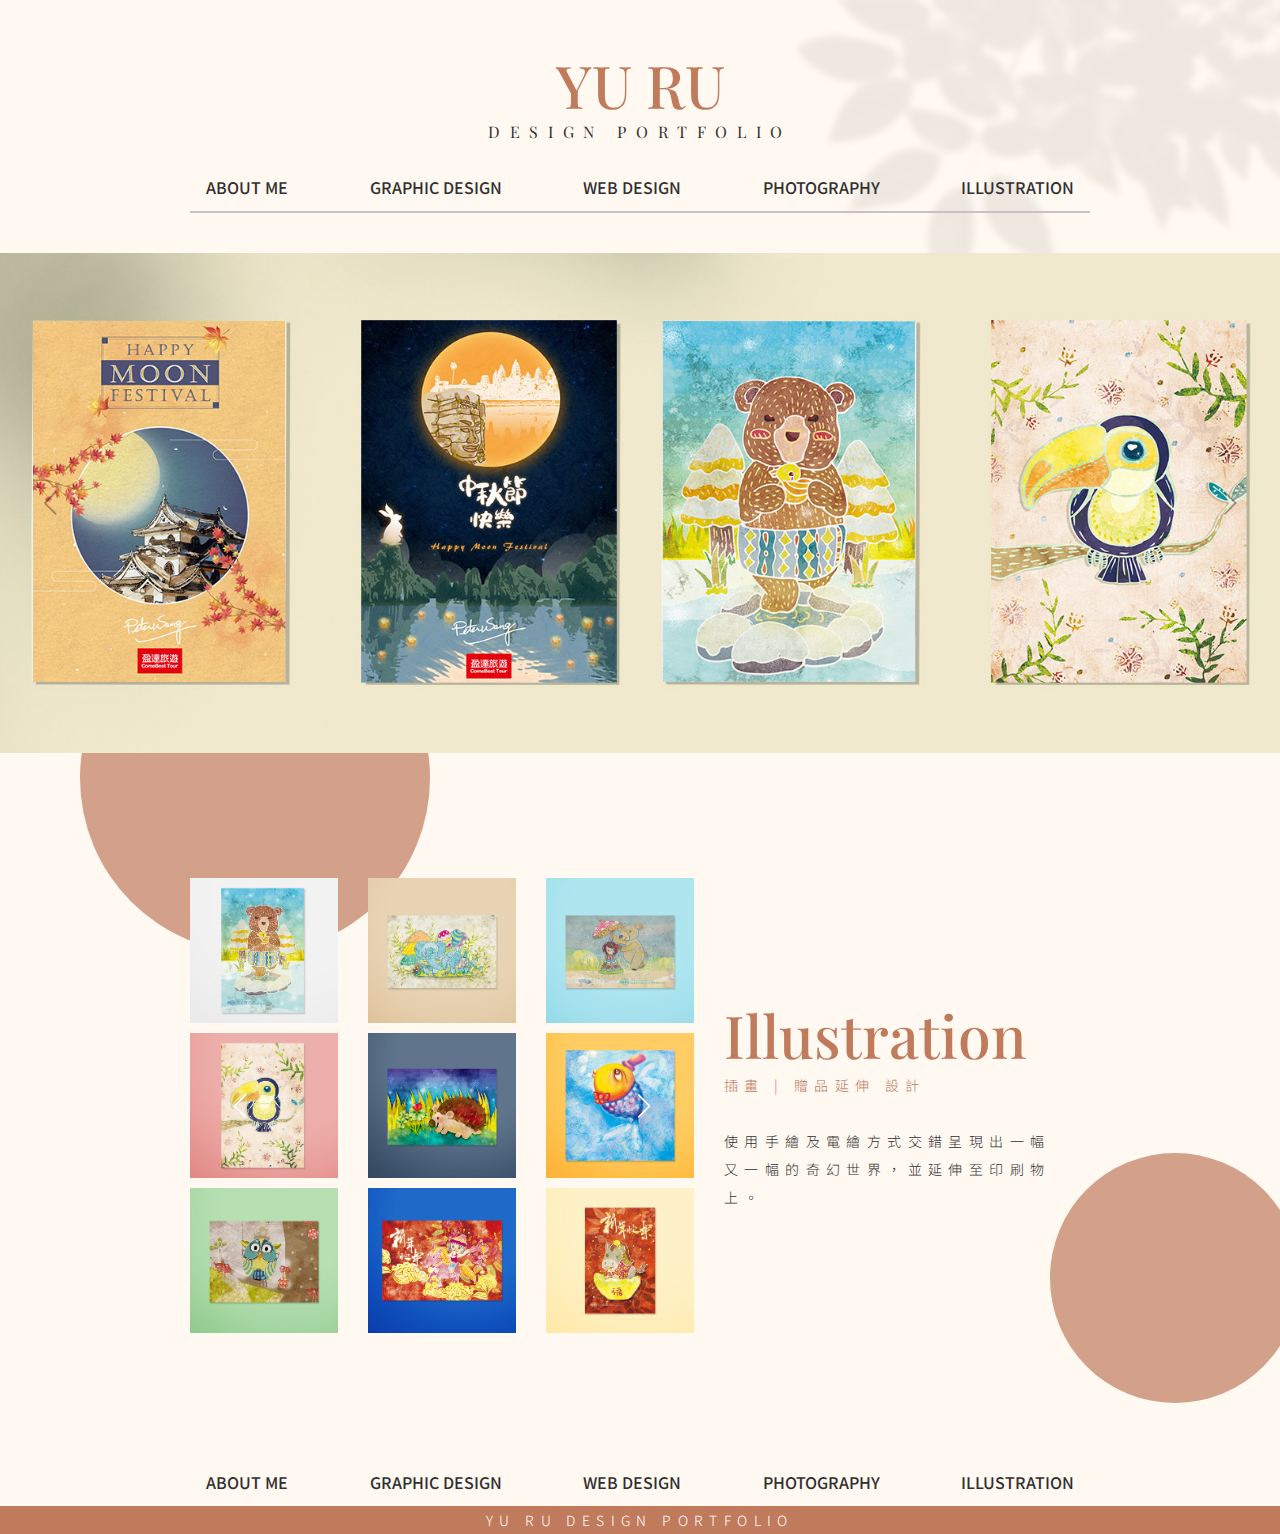
==== illustration.html @ 8cb52ed2 "改leaf" ====
<!DOCTYPE html>
<html lang="en">
<head>
    <meta charset="UTF-8">
    <meta http-equiv="X-UA-Compatible" content="IE=edge">
    <meta name="viewport" content="width=device-width, initial-scale=1.0">
    <title>YU RU PORTFOLIO</title>
    <link rel="stylesheet" href="css/all.css">
    <!-- jqurey -->
    <link rel="stylesheet" href="css/lightbox.css">
    <link rel="stylesheet" href="css/swiper-bundle.css">

</head>
<body>
<!-- header開始 -->
<div class="header">
    <div class="container">
        <div class="logo">
            <a href="index.html"><h1>YU RU</h1></a>
            <h4>DESIGN PORTFOLIO</h4>
        </div>
        
        <ul class="nav d-s-none">
            <li><a href="about.html">ABOUT ME</a></li>
            <li><a href="project.html">GRAPHIC DESIGN</a></li>
            <li><a href="web.html">WEB DESIGN</a></li>
            <li><a href="photo.html">PHOTOGRAPHY</a></li>
            <li><a href="illustration.html">ILLUSTRATION</a></li>
        </ul>

        <ul class="nav nav-s d-l-none">
            <li><a href="about.html">ABOUT ME</a></li>
            <li class="navHover"><a href="#">Portfolio</a>
                <ul class="navMenu d-none">
                    <li ><a href="project.html">GRAPHIC DESIGN</a></li>
                    <li><a href="web.html">WEB DESIGN</a></li>
                    <li><a href="photo.html">PHOTOGRAPHY</a></li>
                    <li><a href="illustration.html">ILLUSTRATION</a></li>
                </ul>
            </li>
        </ul>
    </div>
</div>


       <!-- 首頁大圖 -->

       <div class="projectBn">
        <div class="rectangle swiper-container mySwiper">
            <div class="swiper-wrapper">
              <div class="swiper-slide"><img src="image/IL/ilBanner.jpg" alt="YURU">
            </div>
            <div class="swiper-button-next"></div>
            <div class="swiper-button-prev"></div>
        </div>
        </div>
    </div>

    <!-- 作品區 -->
    <div class="project">
        <div class="box container">
            <div class=" main top">
                <div class="swiper-container square mySwiper2">
                    <div class="swiper-wrapper">
                        <!-- start -->
                        <ul class="swiper-slide">
                          <li><a class="example-image-link pic" href="image/IL/il1.jpg" data-lightbox="example-set"><img class="example-image" src="image/IL/il1.jpg" alt=""/></a></li>
                          <li><a class="example-image-link pic" href="image/IL/il2.jpg" data-lightbox="example-set"><img class="example-image" src="image/IL/il2.jpg" alt=""/></a></li>
                          <li><a class="example-image-link pic" href="image/IL/il3.jpg" data-lightbox="example-set"><img class="example-image" src="image/IL/il3.jpg" alt=""/></a></li>
                        </ul>
                        <ul class="swiper-slide">
                          <li><a class="example-image-link pic" href="image/IL/il4.jpg" data-lightbox="example-set"><img class="example-image" src="image/IL/il4.jpg" alt=""/></a></li>
                          <li><a class="example-image-link pic" href="image/IL/il5.jpg" data-lightbox="example-set"><img class="example-image" src="image/IL/il5.jpg" alt=""/></a></li>
                          <li><a class="example-image-link pic" href="image/IL/il6.jpg" data-lightbox="example-set"><img class="example-image" src="image/IL/il6.jpg" alt=""/></a></li>
                        </ul>
                        <ul class="swiper-slide">
                          <li><a class="example-image-link pic" href="image/IL/il7.jpg" data-lightbox="example-set"><img class="example-image" src="image/IL/il7.jpg" alt=""/></a></li>
                          <li><a class="example-image-link pic" href="image/IL/il8.jpg" data-lightbox="example-set"><img class="example-image" src="image/IL/il8.jpg" alt=""/></a></li>
                          <li><a class="example-image-link pic" href="image/IL/il9.jpg" data-lightbox="example-set"><img class="example-image" src="image/IL/il9.jpg" alt=""/></a></li>
                        </ul>

                        <!-- one -->
                      <ul class="swiper-slide">
                        <li><a class="example-image-link pic" href="image/IL/il10.jpg" data-lightbox="example-set"><img class="example-image" src="image/IL/il10.jpg" alt=""/></a></li>
                        <li><a class="example-image-link pic" href="image/IL/il11.jpg" data-lightbox="example-set"><img class="example-image" src="image/IL/il11.jpg" alt=""/></a></li>
                        <li><a class="example-image-link pic" href="image/IL/il12.jpg" data-lightbox="example-set"><img class="example-image" src="image/IL/il12.jpg" alt=""/></a></li>
                      </ul>
                      <ul class="swiper-slide">
                        <li><a class="example-image-link pic" href="image/IL/il13.jpg" data-lightbox="example-set"><img class="example-image" src="image/IL/il13.jpg" alt=""/></a></li>
                        <li><a class="example-image-link pic" href="image/IL/il14.jpg" data-lightbox="example-set"><img class="example-image" src="image/IL/il14.jpg" alt=""/></a></li>
                        <li><a class="example-image-link pic" href="image/IL/il15.jpg" data-lightbox="example-set"><img class="example-image" src="image/IL/il15.jpg" alt=""/></a></li>
                      </ul>
                      <ul class="swiper-slide">
                        <li><a class="example-image-link pic" href="image/IL/il16.jpg" data-lightbox="example-set"><img class="example-image" src="image/IL/il16.jpg" alt=""/></a></li>
                        <li><a class="example-image-link pic" href="image/IL/il17.jpg" data-lightbox="example-set"><img class="example-image" src="image/IL/il17.jpg" alt=""/></a></li>
                        <li><a class="example-image-link pic" href="image/IL/il18.jpg" data-lightbox="example-set"><img class="example-image" src="image/IL/il18.jpg" alt=""/></a></li>
                      </ul>

                      
                    </div>
                    <div class="swiper-button-next c-w"></div>
                    <div class="swiper-button-prev c-w"></div>
                </div>
    
                <div class="info">
                    <h1 class="d-ss-none fs-sss">Illustration</h1>
                    <p class="d-ss-none">
                        <span>插畫 | 贈品延伸 設計</span><br><br>
                        <p>使用手繪及電繪方式交錯呈現出一幅又一幅的奇幻世界，並延伸至印刷物上。<br>
                        </p>
                    </p>
                </div>
            </div>
        </div>

        
        <div class="brownDots d-s-none">
            <div class="box1"></div>
            <div class="box2"></div>

        </div>
    </div>

        <!-- gif -->
        <div class="leaf ">
            <img src="image/index/kisspng-coffee-bean-coffee-belt-coffea-shadow-5af4450dbd4a10.8118081415259579017753.png" alt="">
        </div>
    <!-- 頁尾 -->
    <div class="footer">
        <div class="container">  
            <ul class="nav d-s-none">
                <li><a href="about.html">ABOUT ME</a></li>
                <li><a href="project.html">GRAPHIC DESIGN</a></li>
                <li><a href="web.html">WEB DESIGN</a></li>
                <li><a href="photo.html">PHOTOGRAPHY</a></li>
                <li><a href="illustration.html">ILLUSTRATION</a></li>
            </ul>
        </div>
        <div class="info">
            <p>YU RU DESIGN PORTFOLIO</p>
        </div>
    </div>



    <!-- jqurey -->
    <script src="js/jquery.min.js"></script>
    <script src="js/lightbox.min.js"></script>
    <script src="js/swiper-bundle.min.js"></script>
    <script src="js/all.js"></script>
</body>
</html>
---- css/all.css ----
@charset "UTF-8";
/* http://meyerweb.com/eric/tools/css/reset/ 
   v2.0 | 20110126
   License: none (public domain)
*/
@import url("https://fonts.googleapis.com/css2?family=Noto+Sans+TC:wght@100;300;500;700&family=Playfair+Display:wght@400;500;700;900&display=swap");
html, body, div, span, applet, object, iframe,
h1, h2, h3, h4, h5, h6, p, blockquote, pre,
a, abbr, acronym, address, big, cite, code,
del, dfn, em, img, ins, kbd, q, s, samp,
small, strike, strong, sub, sup, tt, var,
b, u, i, center,
dl, dt, dd, ol, ul, li,
fieldset, form, label, legend,
table, caption, tbody, tfoot, thead, tr, th, td,
article, aside, canvas, details, embed,
figure, figcaption, footer, header, hgroup,
menu, nav, output, ruby, section, summary,
time, mark, audio, video {
  margin: 0;
  padding: 0;
  border: 0;
  font-size: 100%;
  font: inherit;
  vertical-align: baseline;
}

/* HTML5 display-role reset for older browsers */
article, aside, details, figcaption, figure,
footer, header, hgroup, menu, nav, section {
  display: block;
}

body {
  line-height: 1;
}

ol, ul {
  list-style: none;
}

blockquote, q {
  quotes: none;
}

blockquote:before, blockquote:after,
q:before, q:after {
  content: '';
  content: none;
}

table {
  border-collapse: collapse;
  border-spacing: 0;
}

*, *::before, *::after {
  -webkit-box-sizing: border-box;
          box-sizing: border-box;
}

.swiper-container {
  width: 100%;
  height: 100%;
}

.swiper-container .swiper-slide {
  text-align: center;
  font-size: 18px;
  /* Center slide text vertically */
  display: -webkit-box;
  display: -ms-flexbox;
  display: flex;
  -webkit-box-pack: center;
  -ms-flex-pack: center;
  justify-content: center;
  -webkit-box-align: center;
  -ms-flex-align: center;
  align-items: center;
}

.swiper-container .swiper-slide img {
  display: block;
  width: 100%;
  height: 100%;
  -o-object-fit: cover;
     object-fit: cover;
}

/* 共用 */
.d-none {
  display: none;
}

h1 {
  font-size: 59px;
  line-height: 70.8px;
  font-weight: 500;
  color: #c07a5c;
}

h2 {
  font-size: 60px;
  line-height: 84px;
  letter-spacing: 0.3rem;
  font-weight: 500;
  color: #312f2f;
}

h4 {
  font-size: 16px;
  line-height: 22.4px;
  font-weight: 300;
  letter-spacing: 0.6rem;
  color: #312f2f;
}

p {
  font-size: 14px;
  line-height: 28px;
  font-weight: 300;
  font-family: "Noto Sans TC", sans-serif;
  letter-spacing: 0.4rem;
  color: #c07a5c;
}

.fs-sss {
  font-size: 59px;
}

@media screen and (max-width: 768px) {
  h1 {
    font-size: 53.1px;
    line-height: 59px;
    font-weight: 500;
    color: #c07a5c;
  }
  h2 {
    font-size: 54px;
    line-height: 60px;
    letter-spacing: 0.3rem;
    font-weight: 500;
    color: #312f2f;
  }
  h4 {
    font-size: 12.8px;
    line-height: 16px;
    font-weight: 300;
    letter-spacing: 0.2rem;
    color: #312f2f;
  }
}

* {
  text-decoration: none;
}

body {
  font-family: 'Playfair Display', sans-serif, serif,'Noto Sans TC',   sans-serif;
  background-color: #FFF9F2;
  -webkit-box-sizing: border-box;
          box-sizing: border-box;
  overflow-x: hidden;
}

.container {
  max-width: 900px;
  margin: 0 auto;
  padding: 0 0;
}

@media screen and (max-width: 768px) {
  .container {
    max-width: 600px;
  }
}

@media screen and (max-width: 400px) {
  .container {
    max-width: 350px;
  }
}

.logo {
  text-align: center;
  margin: 50px 0 20px 0;
}

.nav {
  display: -webkit-box;
  display: -ms-flexbox;
  display: flex;
  -webkit-box-pack: justify;
      -ms-flex-pack: justify;
          justify-content: space-between;
  border-bottom: 2px solid #C4C4C4;
}

.nav a {
  display: block;
  font-size: 16px;
  line-height: 16px;
  font-family: "Noto Sans TC", sans-serif;
  color: #312f2f;
  font-weight: 500;
  padding: 16px;
}

.nav a:hover {
  color: #c07a5c;
}

@media screen and (max-width: 768px) {
  .nav-s {
    -webkit-box-pack: center;
        -ms-flex-pack: center;
            justify-content: center;
    position: relative;
  }
  .nav-s > li {
    margin: 0 20px;
  }
  .nav-s .navHover {
    position: relative;
  }
  .nav-s .navHover:hover .navMenu {
    display: block;
  }
  .nav-s .navHover .navMenu {
    width: 200px;
    text-align: center;
    background-color: #c07a5c;
    padding: 5px 0;
    position: absolute;
    left: -50px;
    z-index: 500;
  }
  .nav-s .navHover .navMenu a {
    color: white;
    display: block;
    padding: 10px 0;
    border-bottom: 1px solid white;
  }
  .nav-s .navHover .navMenu a:hover {
    color: #312f2f;
  }
}

.banner {
  margin: 80px 0;
  display: -webkit-box;
  display: -ms-flexbox;
  display: flex;
  -webkit-box-align: center;
      -ms-flex-align: center;
          align-items: center;
  position: relative;
  left: 30px;
}

.banner .dots {
  width: 440px;
  height: 440px;
  border-radius: 50%;
  -webkit-box-shadow: 150px 30px 0 rgba(196, 196, 196, 0.8);
          box-shadow: 150px 30px 0 rgba(196, 196, 196, 0.8);
}

.banner .info {
  text-align: center;
  position: relative;
  right: 55px;
  z-index: 2;
}

.banner .info h2 {
  color: #c07a5c;
}

.banner .info p {
  margin-top: 30px;
  color: #312f2f;
}

@media screen and (max-width: 768px) {
  .banner {
    margin: 80px 0;
    -webkit-box-orient: vertical;
    -webkit-box-direction: normal;
        -ms-flex-direction: column;
            flex-direction: column;
    -webkit-box-align: center;
        -ms-flex-align: center;
            align-items: center;
    -webkit-box-pack: center;
        -ms-flex-pack: center;
            justify-content: center;
  }
  .banner .dots {
    width: 500px;
    height: 500px;
    border-radius: 50%;
    -webkit-box-shadow: 20px 10px 0 rgba(196, 196, 196, 0.3);
            box-shadow: 20px 10px 0 rgba(196, 196, 196, 0.3);
  }
  .banner .info {
    margin: 80px 0 50px 0;
    text-align: center;
    z-index: 2;
    right: 0;
  }
  .banner .info h2 {
    color: #c07a5c;
  }
  .banner .info p {
    margin-top: 30px;
    color: #312f2f;
  }
}

@media screen and (max-width: 400px) {
  .banner {
    left: 0;
    margin: 80px 0;
    -webkit-box-orient: vertical;
    -webkit-box-direction: normal;
        -ms-flex-direction: column;
            flex-direction: column;
    -webkit-box-align: center;
        -ms-flex-align: center;
            align-items: center;
    -webkit-box-pack: center;
        -ms-flex-pack: center;
            justify-content: center;
  }
  .banner .dots {
    width: 350px;
    height: 350px;
    border-radius: 50%;
    -webkit-box-shadow: 20px 10px 0 rgba(196, 196, 196, 0.3);
            box-shadow: 20px 10px 0 rgba(196, 196, 196, 0.3);
  }
  .banner .info {
    margin: 80px 0 50px 0;
    text-align: center;
    z-index: 2;
    right: 0;
  }
  .banner .info h2 {
    color: #c07a5c;
  }
  .banner .info p {
    margin-top: 30px;
    color: #312f2f;
  }
}

.about {
  width: 100%;
  height: 500px;
  background: -webkit-gradient(linear, right top, left top, from(#C07A5C), color-stop(64.85%, #C07A5C), color-stop(64.85%, #B7AA9C), to(#B7AA9C));
  background: linear-gradient(270deg, #C07A5C 0%, #C07A5C 64.85%, #B7AA9C 64.85%, #B7AA9C 100%);
  display: -webkit-box;
  display: -ms-flexbox;
  display: flex;
  -webkit-box-align: center;
      -ms-flex-align: center;
          align-items: center;
}

.about .container {
  display: -webkit-box;
  display: -ms-flexbox;
  display: flex;
  -webkit-box-pack: center;
      -ms-flex-pack: center;
          justify-content: center;
  -webkit-box-align: center;
      -ms-flex-align: center;
          align-items: center;
}

.about .container .pic {
  width: 360px;
  height: 360px;
  overflow: hidden;
}

.about .container .pic img {
  width: 100%;
  overflow: fit;
}

.about .container .info {
  margin-left: 40px;
}

.about .container .info h2, .about .container .info p, .about .container .info li {
  color: white;
}

.about .container .info P, .about .container .info li {
  border-left: 1px solid white;
  padding-left: 20px;
}

.about .container .info ul {
  margin-top: 20px;
}

.about .container .info ul li {
  font-size: 14px;
  line-height: 25.2px;
  font-weight: 300;
  font-family: "Noto Sans TC", sans-serif;
  letter-spacing: 0.4rem;
}

@media screen and (max-width: 400px) {
  .about {
    width: 100%;
    padding: 20px 0;
    height: 900px;
    background: -webkit-gradient(linear, right top, left top, from(#C07A5C), color-stop(50%, #C07A5C), color-stop(50%, #B7AA9C), to(#B7AA9C));
    background: linear-gradient(270deg, #C07A5C 0%, #C07A5C 50%, #B7AA9C 50%, #B7AA9C 100%);
  }
  .about .container {
    -webkit-box-orient: vertical;
    -webkit-box-direction: normal;
        -ms-flex-direction: column;
            flex-direction: column;
  }
  .about .container .pic {
    width: 360px;
    height: 360px;
    overflow: hidden;
  }
  .about .container .pic img {
    width: 100%;
    overflow: fit;
  }
  .about .container .info {
    margin: 40px 0;
  }
  .about .container .info h2 {
    margin-top: 20px;
  }
  .about .container .info h2, .about .container .info p, .about .container .info li {
    color: white;
  }
  .about .container .info P, .about .container .info li {
    border-left: 1px solid white;
    padding-left: 20px;
  }
  .about .container .info ul {
    margin-top: 20px;
  }
  .about .container .info ul li {
    font-size: 14px;
    line-height: 25.2px;
    font-weight: 300;
    font-family: "Noto Sans TC", sans-serif;
    letter-spacing: 0.4rem;
  }
}

.category {
  margin: 78px 0;
}

.category .title {
  display: -webkit-box;
  display: -ms-flexbox;
  display: flex;
  -webkit-box-align: center;
      -ms-flex-align: center;
          align-items: center;
}

.category .title P {
  width: 100%;
  margin-left: 20px;
  padding-bottom: 10px;
  border-bottom: 2px solid #C4C4C4;
  color: #312f2f;
}

.category .main {
  display: -webkit-box;
  display: -ms-flexbox;
  display: flex;
  -ms-flex-wrap: wrap;
      flex-wrap: wrap;
  -webkit-box-pack: center;
      -ms-flex-pack: center;
          justify-content: center;
  margin: 70px 0;
}

.category .main .pic {
  display: -webkit-box;
  display: -ms-flexbox;
  display: flex;
  -webkit-box-pack: center;
      -ms-flex-pack: center;
          justify-content: center;
  -webkit-box-align: end;
      -ms-flex-align: end;
          align-items: flex-end;
  width: calc(50% - 20px);
  height: 450px;
  overflow: hidden;
  margin: 10px;
  background-color: rgba(0, 0, 0, 0);
  background-blend-mode: multiply;
}

.category .main .pic:hover {
  background-color: rgba(43, 43, 43, 0.2);
}

.category .main .pic p {
  font-size: 50px;
  line-height: 50px;
  font-weight: 300;
  color: white;
  text-align: center;
  letter-spacing: .05rem;
  font-family: "Playfair Display", sans-serif;
}

.category .main .pG {
  background: url(../image/index/gd.jpg);
  background-size: cover;
}

.category .main .pW {
  background: url(../image/index/wb.jpg) 70%;
  background-size: cover;
}

.category .main .pP {
  background: url(../image/index/photo.jpg);
  background-size: cover;
}

.category .main .pI {
  background: url(../image/index/II.jpg);
  background-size: cover;
}

.category .cw {
  text-align: center;
}

.category .cw h4 {
  color: #C4C4C4;
}

@media screen and (max-width: 768px) {
  .category .main .pic {
    height: 300px;
  }
}

@media screen and (max-width: 400px) {
  .category {
    margin: 50px 0;
  }
  .category .main {
    margin: 70px 0;
  }
  .category .main .pic {
    display: -webkit-box;
    display: -ms-flexbox;
    display: flex;
    -webkit-box-pack: center;
        -ms-flex-pack: center;
            justify-content: center;
    -webkit-box-align: end;
        -ms-flex-align: end;
            align-items: flex-end;
    width: 380px;
    height: 250px;
  }
  .category .main .pic p {
    font-size: 41.6px;
  }
  .category .main .pic img {
    width: 200%;
  }
  .category .cw {
    text-align: center;
  }
  .category .cw h4 {
    color: #C4C4C4;
  }
}

.secbanner {
  width: 100%;
  height: 640px;
  background-color: #c07a5c;
  display: -webkit-box;
  display: -ms-flexbox;
  display: flex;
  -webkit-box-align: center;
      -ms-flex-align: center;
          align-items: center;
}

.secbanner .info {
  text-align: center;
}

.secbanner .info h2, .secbanner .info h4, .secbanner .info p {
  color: white;
}

@media screen and (max-width: 768px) {
  .secbanner {
    height: 1000px;
  }
  .secbanner .info {
    margin: 0;
  }
  .secbanner .info h4 {
    margin-top: 20px;
  }
  .secbanner .info p {
    margin-top: 20px;
  }
  .secbanner .dots {
    margin-top: 20px;
  }
}

@media screen and (max-width: 400px) {
  .secbanner {
    height: 800px;
  }
  .secbanner .info {
    margin: 0;
  }
  .secbanner .info h4 {
    margin-top: 20px;
  }
  .secbanner .info p {
    margin-top: 20px;
  }
  .secbanner .dots {
    margin-top: 20px;
  }
}

.footer .nav {
  border-bottom: 0px;
}

.footer .info {
  width: 100%;
  background: #c07a5c;
  text-align: center;
}

.footer .info P {
  color: white;
}

.projectBn {
  margin-top: 40px;
}

.projectBn .rectangle {
  height: 500px;
}

.project {
  position: relative;
  overflow: hidden;
}

.project .main {
  display: -webkit-box;
  display: -ms-flexbox;
  display: flex;
  -webkit-box-align: center;
      -ms-flex-align: center;
          align-items: center;
  margin: 120px 0;
}

.project .main .square {
  width: 60%;
}

.project .main .square .swiper-slide {
  display: -webkit-box;
  display: -ms-flexbox;
  display: flex;
  -webkit-box-orient: vertical;
  -webkit-box-direction: normal;
      -ms-flex-direction: column;
          flex-direction: column;
}

.project .main .square .swiper-slide li {
  margin: 5px 0;
}

.project .main .square .c-w {
  color: white;
}

.project .main .info {
  width: 40%;
  margin: 0 30px;
}

.project .main .info p {
  color: #312f2f;
}

.project .main .info p span {
  color: #c07a5c;
}

@media screen and (max-widht: 768px) {
  .project .main .square {
    width: 80%;
    overflow: hidden;
  }
  .project .main .square .swiper-slide {
    display: -webkit-box;
    display: -ms-flexbox;
    display: flex;
    -webkit-box-orient: vertical;
    -webkit-box-direction: normal;
        -ms-flex-direction: column;
            flex-direction: column;
  }
  .project .main .square .swiper-slide ul {
    height: 560px;
  }
  .project .main .square .swiper-slide ul li {
    margin: 5px 0;
  }
  .project .main .square .c-w {
    color: white;
  }
  .project .main .info {
    width: 40%;
    margin: 0 30px;
  }
}

@media screen and (max-width: 400px) {
  .project {
    position: relative;
    overflow: hidden;
  }
  .project .main {
    margin: 50px 0;
    -webkit-box-orient: vertical;
    -webkit-box-direction: reverse;
        -ms-flex-direction: column-reverse;
            flex-direction: column-reverse;
    -webkit-box-align: center;
        -ms-flex-align: center;
            align-items: center;
  }
  .project .main .square {
    width: 100%;
    overflow: hidden;
  }
  .project .main .square .swiper-slide {
    display: -webkit-box;
    display: -ms-flexbox;
    display: flex;
    -webkit-box-orient: vertical;
    -webkit-box-direction: normal;
        -ms-flex-direction: column;
            flex-direction: column;
  }
  .project .main .square .swiper-slide li {
    margin: 5px 0;
  }
  .project .main .square .swiper-slide li img {
    height: 100%;
  }
  .project .main .square .c-w {
    color: white;
  }
  .project .bottom {
    -webkit-box-orient: vertical;
    -webkit-box-direction: normal;
        -ms-flex-direction: column;
            flex-direction: column;
    text-align: center;
    -webkit-box-align: center;
        -ms-flex-align: center;
            align-items: center;
  }
}

.brownDots .box1 {
  position: absolute;
  top: -150px;
  left: 80px;
  width: 350px;
  height: 350px;
  background-color: #c07a5c;
  border-radius: 200px;
  z-index: -5;
  opacity: .7;
}

.brownDots .box2 {
  position: absolute;
  top: 400px;
  right: -20px;
  width: 250px;
  height: 250px;
  background-color: #c07a5c;
  border-radius: 200px;
  z-index: -5;
  opacity: .7;
}

.brownDots .box3 {
  position: absolute;
  top: 650px;
  left: -100px;
  width: 350px;
  height: 350px;
  background-color: #c07a5c;
  border-radius: 50%;
  z-index: -5;
  opacity: .7;
}

.brownDots .box4 {
  position: absolute;
  top: 1400px;
  right: -80px;
  width: 350px;
  height: 350px;
  background-color: #c07a5c;
  border-radius: 50%;
  z-index: -5;
  opacity: .7;
}

@media screen and (max-width: 768px) {
  .brownDots .box1 {
    position: absolute;
    top: -150px;
    left: 80px;
    width: 350px;
    height: 350px;
    border-radius: 50%;
    opacity: .7;
  }
  .brownDots .box2 {
    top: 400px;
    right: -20px;
    width: 200px;
    height: 200px;
    border-radius: 50%;
    opacity: .7;
  }
  .brownDots .box3 {
    top: 900px;
    left: -80px;
    width: 350px;
    height: 350px;
    opacity: .7;
  }
  .brownDots .box4 {
    top: 1400px;
    right: -80px;
    width: 350px;
    height: 350px;
    opacity: .7;
  }
}

.aboutPg .dots {
  width: 440px;
  height: 440px;
  border-radius: 50%;
}

.aboutPg .info {
  text-align: left;
  position: relative;
  right: 40px;
  z-index: 2;
}

.aboutPg .info h2 {
  color: #c07a5c;
}

.aboutPg .info p {
  margin-top: 30px;
  color: #312f2f;
}

.aboutinfo {
  width: 100%;
  margin: 150px 0 0 0;
}

.aboutinfo .pic {
  width: 60%;
  height: 300px;
  overflow: hidden;
}

.aboutinfo .pic img {
  background-size: cover;
  position: relative;
  bottom: 200px;
}

.aboutinfo .container {
  display: -webkit-box;
  display: -ms-flexbox;
  display: flex;
  -webkit-box-align: center;
      -ms-flex-align: center;
          align-items: center;
}

.aboutinfo .container .info {
  margin-right: 40px;
}

.aboutinfo .container .info ul {
  margin-top: 20px;
}

.aboutinfo .container .info ul li {
  font-size: 14px;
  line-height: 35px;
  font-weight: 500;
  font-family: "Noto Sans TC", sans-serif;
  letter-spacing: 0.4rem;
  color: #c07a5c;
  border-left: 0px;
  padding-left: 20px;
}

@media screen and (max-width: 768px) {
  .aboutPg .banner {
    margin: 80px 0;
    -webkit-box-orient: vertical;
    -webkit-box-direction: normal;
        -ms-flex-direction: column;
            flex-direction: column;
    -webkit-box-align: center;
        -ms-flex-align: center;
            align-items: center;
    -webkit-box-pack: center;
        -ms-flex-pack: center;
            justify-content: center;
  }
  .aboutPg .banner .dots {
    width: 500px;
    height: 500px;
    border-radius: 50%;
    -webkit-box-shadow: 20px 10px 0 rgba(196, 196, 196, 0.3);
            box-shadow: 20px 10px 0 rgba(196, 196, 196, 0.3);
  }
  .aboutPg .banner .info {
    margin: 80px 0 50px 0;
    text-align: center;
    z-index: 2;
    right: 0;
  }
  .aboutPg .banner .info h2 {
    color: #c07a5c;
  }
  .aboutPg .banner .info p {
    margin-top: 30px;
    color: #312f2f;
  }
}

@media screen and (max-width: 400px) {
  .aboutPg .banner {
    left: 0;
    margin: 80px 0;
    -webkit-box-orient: vertical;
    -webkit-box-direction: normal;
        -ms-flex-direction: column;
            flex-direction: column;
    -webkit-box-align: center;
        -ms-flex-align: center;
            align-items: center;
    -webkit-box-pack: center;
        -ms-flex-pack: center;
            justify-content: center;
  }
  .aboutPg .banner .dots {
    width: 350px;
    height: 350px;
    border-radius: 50%;
    -webkit-box-shadow: 20px 10px 0 rgba(196, 196, 196, 0.3);
            box-shadow: 20px 10px 0 rgba(196, 196, 196, 0.3);
  }
  .aboutPg .banner .info {
    margin: 80px 0 50px 0;
    text-align: center;
    z-index: 2;
    right: 0;
  }
  .aboutPg .banner .info h2 {
    color: #c07a5c;
  }
  .aboutPg .banner .info p {
    margin-top: 30px;
    color: #312f2f;
  }
}

@media screen and (max-width: 768px) {
  .aboutinfo {
    margin: 0;
  }
  .aboutinfo .container {
    -webkit-box-orient: horizontal;
    -webkit-box-direction: reverse;
        -ms-flex-direction: row-reverse;
            flex-direction: row-reverse;
    -webkit-box-align: center;
        -ms-flex-align: center;
            align-items: center;
  }
  .aboutinfo .container .info {
    margin-right: 0;
  }
  .aboutinfo .container .pic {
    width: 40%;
    height: 300px;
    background: url(../image/index/me3.jpg);
    background-size: cover;
    overflow: hidden;
    background-position: center center;
  }
  .aboutinfo .container .pic img {
    display: none;
    width: 200%;
  }
}

@media screen and (max-width: 400px) {
  .aboutinfo {
    margin: 0;
  }
  .aboutinfo .container {
    -webkit-box-orient: vertical;
    -webkit-box-direction: reverse;
        -ms-flex-direction: column-reverse;
            flex-direction: column-reverse;
    -webkit-box-align: center;
        -ms-flex-align: center;
            align-items: center;
  }
  .aboutinfo .container .info {
    margin-right: 0;
  }
  .aboutinfo .container .pic {
    width: 100%;
    height: 300px;
    background: url(../image/index/me3.jpg);
    background-size: cover;
    overflow: hidden;
    background-position: center center;
  }
  .aboutinfo .container .pic img {
    display: none;
    width: 500%;
  }
}

.bio {
  overflow: hidden;
  margin: 90px 0;
}

.bio p {
  margin-bottom: 50px;
  color: #312f2f;
}

.leaf {
  position: absolute;
  right: -550px;
  top: -400px;
  z-index: -10;
  opacity: .2;
  -webkit-transform-origin: right top;
          transform-origin: right top;
  -webkit-animation-name: leafan;
          animation-name: leafan;
  -webkit-animation-duration: 12s;
          animation-duration: 12s;
  -webkit-animation-iteration-count: infinite;
          animation-iteration-count: infinite;
}

.two {
  right: -650px;
  top: -550px;
  z-index: -10;
  opacity: .3;
  -webkit-animation-duration: 12s;
          animation-duration: 12s;
  -webkit-animation-name: leafan2;
          animation-name: leafan2;
}

.two img {
  -webkit-transform: rotate(-70deg);
          transform: rotate(-70deg);
}

@media screen and (max-width: 768px) {
  .leaf {
    top: -550px;
  }
}

@-webkit-keyframes leafan {
  0% {
    -webkit-transform: rotate(3deg);
    transform: rotate(3deg);
  }
  40% {
    -webkit-transform: rotate(-3deg);
    transform: rotate(-3deg);
  }
  100% {
    -webkit-transform: rotate(3deg);
    transform: rotate(3deg);
  }
}

@keyframes leafan {
  0% {
    -webkit-transform: rotate(3deg);
    transform: rotate(3deg);
  }
  40% {
    -webkit-transform: rotate(-3deg);
    transform: rotate(-3deg);
  }
  100% {
    -webkit-transform: rotate(3deg);
    transform: rotate(3deg);
  }
}

@-webkit-keyframes leafan2 {
  0% {
    -webkit-transform: rotate(8deg);
    transform: rotate(8deg);
  }
  40% {
    -webkit-transform: rotate(-8deg);
    transform: rotate(-8deg);
  }
  100% {
    -webkit-transform: rotate(8deg);
    transform: rotate(8deg);
  }
}

@keyframes leafan2 {
  0% {
    -webkit-transform: rotate(8deg);
    transform: rotate(8deg);
  }
  40% {
    -webkit-transform: rotate(-8deg);
    transform: rotate(-8deg);
  }
  100% {
    -webkit-transform: rotate(8deg);
    transform: rotate(8deg);
  }
}

@media screen and (max-width: 769px) {
  .d-s-none {
    display: none;
  }
}

@media screen and (max-width: 400px) {
  .d-ss-none {
    display: none;
  }
}

@media screen and (min-width: 770px) {
  .d-l-none {
    display: none;
  }
}
/*# sourceMappingURL=all.css.map */
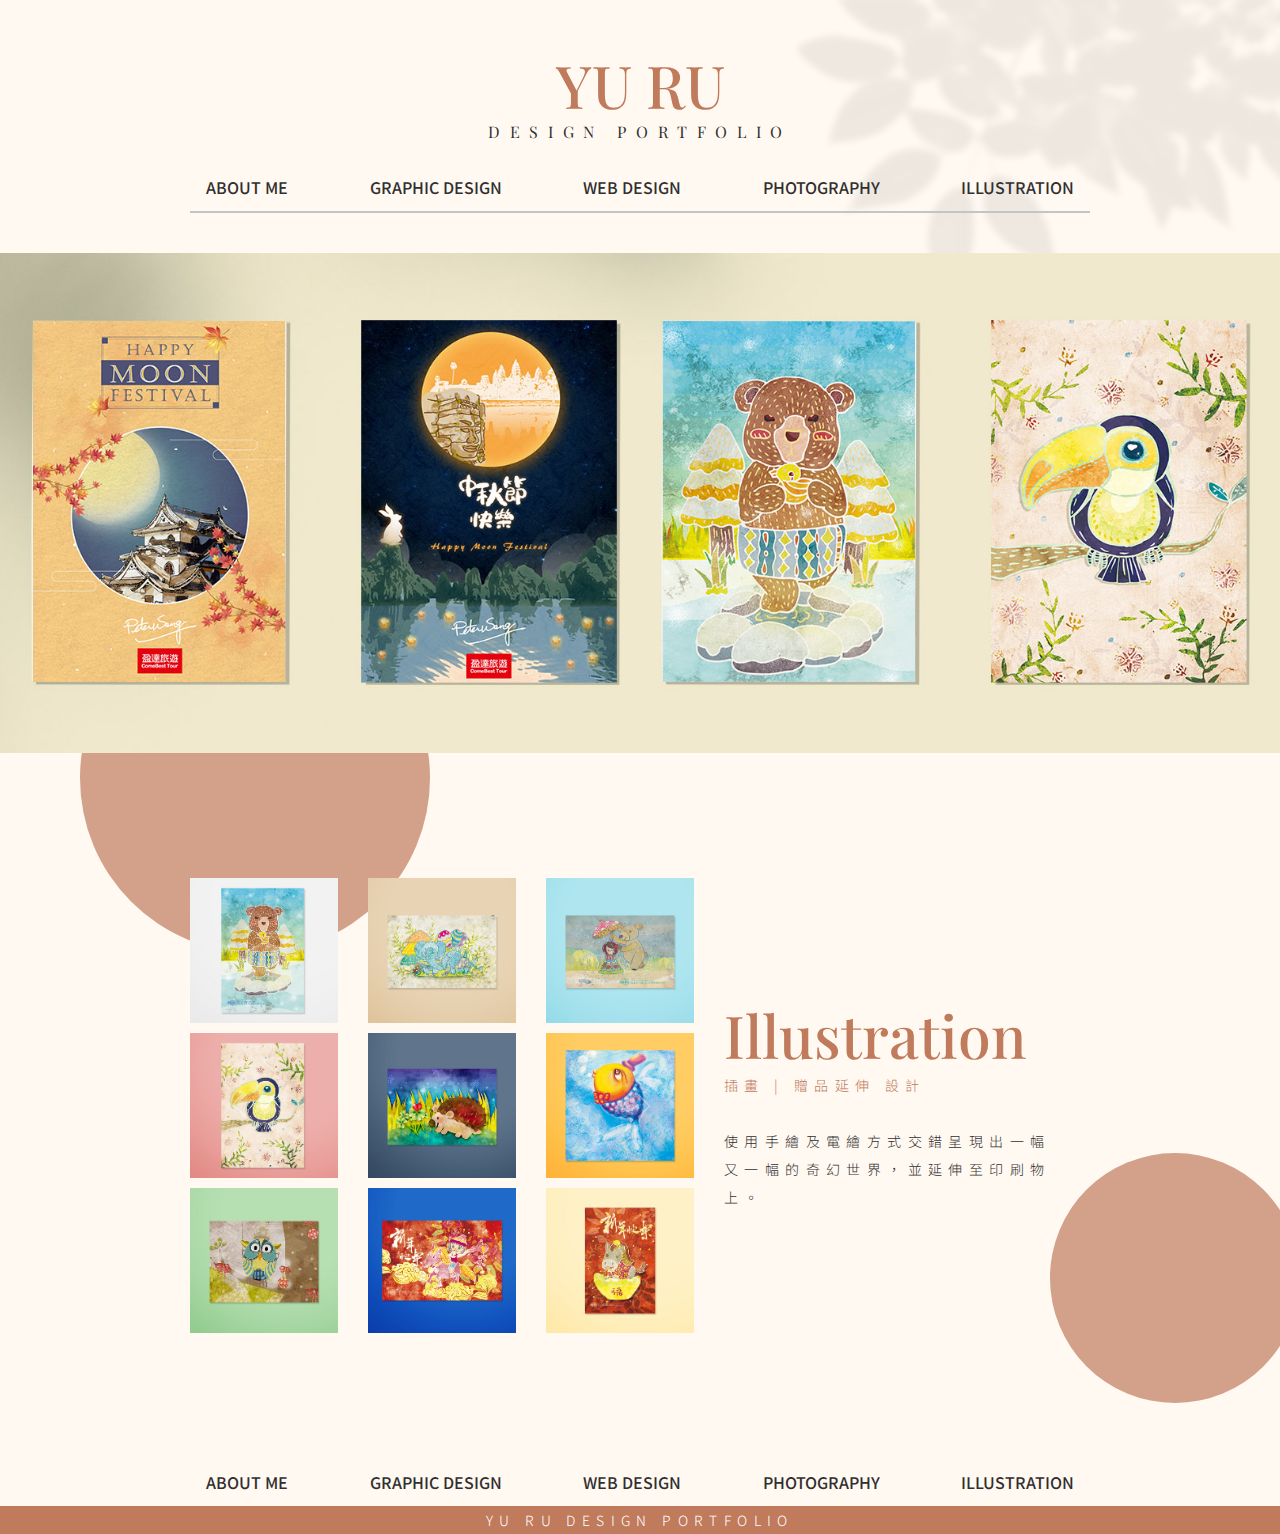
==== commit d92b71a7: "Add files via upload" ====
--- a/illustration.html
+++ b/illustration.html
@@ -50,8 +50,8 @@
             <div class="swiper-wrapper">
               <div class="swiper-slide"><img src="image/IL/ilBanner.jpg" alt="YURU">
             </div>
-            <div class="swiper-button-next"></div>
-            <div class="swiper-button-prev"></div>
+            <!-- <div class="swiper-button-next"></div>
+            <div class="swiper-button-prev"></div> -->
         </div>
         </div>
     </div>
@@ -103,7 +103,7 @@
                 </div>
     
                 <div class="info">
-                    <h1 class="d-ss-none fs-sss">Illustration</h1>
+                    <h1 class=" fs-sss">Illustration</h1>
                     <p class="d-ss-none">
                         <span>插畫 | 贈品延伸 設計</span><br><br>
                         <p>使用手繪及電繪方式交錯呈現出一幅又一幅的奇幻世界，並延伸至印刷物上。<br>
@@ -122,7 +122,7 @@
     </div>
 
         <!-- gif -->
-        <div class="leaf ">
+        <div class="leaf d-s-none">
             <img src="image/index/kisspng-coffee-bean-coffee-belt-coffea-shadow-5af4450dbd4a10.8118081415259579017753.png" alt="">
         </div>
     <!-- 頁尾 -->
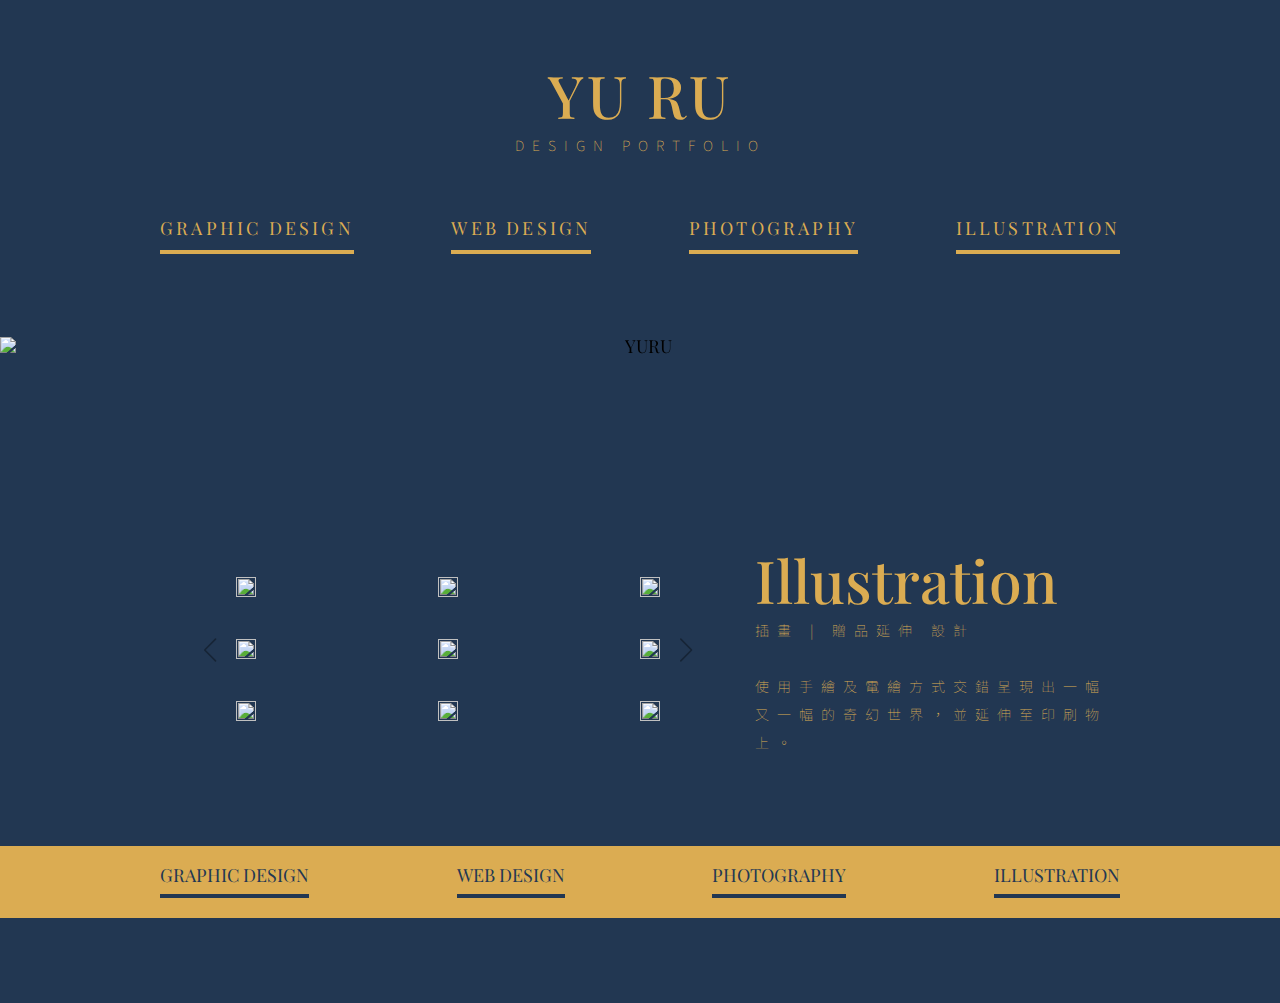
==== commit 5d67e388: "Add files via upload" ====
--- a/illustration.html
+++ b/illustration.html
@@ -9,137 +9,129 @@
     <!-- jqurey -->
     <link rel="stylesheet" href="css/lightbox.css">
     <link rel="stylesheet" href="css/swiper-bundle.css">
+    <link rel="stylesheet" href="https://pro.fontawesome.com/releases/v5.10.0/css/all.css" integrity="sha384-AYmEC3Yw5cVb3ZcuHtOA93w35dYTsvhLPVnYs9eStHfGJvOvKxVfELGroGkvsg+p" crossorigin="anonymous"/>
 
 </head>
 <body>
-<!-- header開始 -->
-<div class="header">
-    <div class="container">
-        <div class="logo">
-            <a href="index.html"><h1>YU RU</h1></a>
-            <h4>DESIGN PORTFOLIO</h4>
-        </div>
-        
-        <ul class="nav d-s-none">
-            <li><a href="about.html">ABOUT ME</a></li>
-            <li><a href="project.html">GRAPHIC DESIGN</a></li>
-            <li><a href="web.html">WEB DESIGN</a></li>
-            <li><a href="photo.html">PHOTOGRAPHY</a></li>
-            <li><a href="illustration.html">ILLUSTRATION</a></li>
-        </ul>
 
-        <ul class="nav nav-s d-l-none">
-            <li><a href="about.html">ABOUT ME</a></li>
-            <li class="navHover"><a href="#">Portfolio</a>
-                <ul class="navMenu d-none">
-                    <li ><a href="project.html">GRAPHIC DESIGN</a></li>
+    <!-- header -->
+
+    <header>
+        <div class="container" >
+            <div class="logo">
+                <h1><a href="index.html">YU RU</a></h1>
+                <p>DESIGN PORTFOLIO</p>
+            </div>
+
+            <nav class="dropdown">
+                <a href="" class="navmenu"><i class="fas fa-bars"></i></a>
+                <ul class="hovermenu">
+                    <li><a href="project.html">GRAPHIC DESIGN</a></li>
                     <li><a href="web.html">WEB DESIGN</a></li>
                     <li><a href="photo.html">PHOTOGRAPHY</a></li>
                     <li><a href="illustration.html">ILLUSTRATION</a></li>
                 </ul>
-            </li>
-        </ul>
-    </div>
-</div>
+            </nav>
+            
+            <ul class="nav">
+                <li><a href="project.html">GRAPHIC DESIGN</a></li>
+                <li><a href="web.html">WEB DESIGN</a></li>
+                <li><a href="photo.html">PHOTOGRAPHY</a></li>
+                <li><a href="illustration.html">ILLUSTRATION</a></li>
+            </ul>
+        <div class="bgpicLeaf">
+            <img src="../image/index/leaf.svg" alt="">
+        </div>
+    </header>
+
+    <!-- first -->
+
+    <section class="first firstBn pds">
+        <div class="projectBn">
+          <div class="rectangle swiper-container mySwiper">
+            <div class="swiper-wrapper">
+              <div class="swiper-slide"><img src="image/IL/ilBanner.jpg" alt="YURU"></div>
+            <!-- <div class="swiper-button-next"></div>
+            <div class="swiper-button-prev"></div> -->
+            </div>
+          </div>
+        </div>
+    </section>
+
+    <!-- sec -->
+    <section class="secTwo projectmain">
+        <div class="container containerM">
+            <div class="projectPic">
+              <div class="swiper-container square mySwiper2">
+                <div class="swiper-wrapper">
+                    <!-- start -->
+                    <ul class="swiper-slide">
+                      <li><a class="example-image-link pic" href="image/IL/il1.jpg" data-lightbox="example-set"><img class="example-image" src="image/IL/il1.jpg" alt=""/></a></li>
+                      <li><a class="example-image-link pic" href="image/IL/il2.jpg" data-lightbox="example-set"><img class="example-image" src="image/IL/il2.jpg" alt=""/></a></li>
+                      <li><a class="example-image-link pic" href="image/IL/il3.jpg" data-lightbox="example-set"><img class="example-image" src="image/IL/il3.jpg" alt=""/></a></li>
+                    </ul>
+                    <ul class="swiper-slide">
+                      <li><a class="example-image-link pic" href="image/IL/il4.jpg" data-lightbox="example-set"><img class="example-image" src="image/IL/il4.jpg" alt=""/></a></li>
+                      <li><a class="example-image-link pic" href="image/IL/il5.jpg" data-lightbox="example-set"><img class="example-image" src="image/IL/il5.jpg" alt=""/></a></li>
+                      <li><a class="example-image-link pic" href="image/IL/il6.jpg" data-lightbox="example-set"><img class="example-image" src="image/IL/il6.jpg" alt=""/></a></li>
+                    </ul>
+                    <ul class="swiper-slide">
+                      <li><a class="example-image-link pic" href="image/IL/il7.jpg" data-lightbox="example-set"><img class="example-image" src="image/IL/il7.jpg" alt=""/></a></li>
+                      <li><a class="example-image-link pic" href="image/IL/il8.jpg" data-lightbox="example-set"><img class="example-image" src="image/IL/il8.jpg" alt=""/></a></li>
+                      <li><a class="example-image-link pic" href="image/IL/il9.jpg" data-lightbox="example-set"><img class="example-image" src="image/IL/il9.jpg" alt=""/></a></li>
+                    </ul>
+
+                    <!-- one -->
+                  <ul class="swiper-slide">
+                    <li><a class="example-image-link pic" href="image/IL/il10.jpg" data-lightbox="example-set"><img class="example-image" src="image/IL/il10.jpg" alt=""/></a></li>
+                    <li><a class="example-image-link pic" href="image/IL/il11.jpg" data-lightbox="example-set"><img class="example-image" src="image/IL/il11.jpg" alt=""/></a></li>
+                    <li><a class="example-image-link pic" href="image/IL/il12.jpg" data-lightbox="example-set"><img class="example-image" src="image/IL/il12.jpg" alt=""/></a></li>
+                  </ul>
+                  <ul class="swiper-slide">
+                    <li><a class="example-image-link pic" href="image/IL/il13.jpg" data-lightbox="example-set"><img class="example-image" src="image/IL/il13.jpg" alt=""/></a></li>
+                    <li><a class="example-image-link pic" href="image/IL/il14.jpg" data-lightbox="example-set"><img class="example-image" src="image/IL/il14.jpg" alt=""/></a></li>
+                    <li><a class="example-image-link pic" href="image/IL/il15.jpg" data-lightbox="example-set"><img class="example-image" src="image/IL/il15.jpg" alt=""/></a></li>
+                  </ul>
+                  <ul class="swiper-slide">
+                    <li><a class="example-image-link pic" href="image/IL/il16.jpg" data-lightbox="example-set"><img class="example-image" src="image/IL/il16.jpg" alt=""/></a></li>
+                    <li><a class="example-image-link pic" href="image/IL/il17.jpg" data-lightbox="example-set"><img class="example-image" src="image/IL/il17.jpg" alt=""/></a></li>
+                    <li><a class="example-image-link pic" href="image/IL/il18.jpg" data-lightbox="example-set"><img class="example-image" src="image/IL/il18.jpg" alt=""/></a></li>
+                  </ul>
+
+                  
+                </div>
+                <div class="swiper-button-next c-w"></div>
+                <div class="swiper-button-prev c-w"></div>
+            </div>
+            </div>
+            <div class="projecText" data-bottom-top="transform: translatex(50px);opacity: .2" data-center="transform: translatex(0px);opacity: 1">
+              <div class="info">
+                <h1 class=" fs-sss">Illustration</h1>
+                <p class="">
+                    <span>插畫 | 贈品延伸 設計</span><br><br>
+                    <p>使用手繪及電繪方式交錯呈現出一幅又一幅的奇幻世界，並延伸至印刷物上。<br>
+                    </p>
+                </p>
+            </div>
+            </div>
+        </div>      
+        <div class="bgpicLeafP">
+          <img src="../image/index/leaf3.svg" alt="">
+      </div>
+    </section>
 
 
-       <!-- 首頁大圖 -->
-
-       <div class="projectBn">
-        <div class="rectangle swiper-container mySwiper">
-            <div class="swiper-wrapper">
-              <div class="swiper-slide"><img src="image/IL/ilBanner.jpg" alt="YURU">
-            </div>
-            <!-- <div class="swiper-button-next"></div>
-            <div class="swiper-button-prev"></div> -->
-        </div>
-        </div>
-    </div>
-
-    <!-- 作品區 -->
-    <div class="project">
-        <div class="box container">
-            <div class=" main top">
-                <div class="swiper-container square mySwiper2">
-                    <div class="swiper-wrapper">
-                        <!-- start -->
-                        <ul class="swiper-slide">
-                          <li><a class="example-image-link pic" href="image/IL/il1.jpg" data-lightbox="example-set"><img class="example-image" src="image/IL/il1.jpg" alt=""/></a></li>
-                          <li><a class="example-image-link pic" href="image/IL/il2.jpg" data-lightbox="example-set"><img class="example-image" src="image/IL/il2.jpg" alt=""/></a></li>
-                          <li><a class="example-image-link pic" href="image/IL/il3.jpg" data-lightbox="example-set"><img class="example-image" src="image/IL/il3.jpg" alt=""/></a></li>
-                        </ul>
-                        <ul class="swiper-slide">
-                          <li><a class="example-image-link pic" href="image/IL/il4.jpg" data-lightbox="example-set"><img class="example-image" src="image/IL/il4.jpg" alt=""/></a></li>
-                          <li><a class="example-image-link pic" href="image/IL/il5.jpg" data-lightbox="example-set"><img class="example-image" src="image/IL/il5.jpg" alt=""/></a></li>
-                          <li><a class="example-image-link pic" href="image/IL/il6.jpg" data-lightbox="example-set"><img class="example-image" src="image/IL/il6.jpg" alt=""/></a></li>
-                        </ul>
-                        <ul class="swiper-slide">
-                          <li><a class="example-image-link pic" href="image/IL/il7.jpg" data-lightbox="example-set"><img class="example-image" src="image/IL/il7.jpg" alt=""/></a></li>
-                          <li><a class="example-image-link pic" href="image/IL/il8.jpg" data-lightbox="example-set"><img class="example-image" src="image/IL/il8.jpg" alt=""/></a></li>
-                          <li><a class="example-image-link pic" href="image/IL/il9.jpg" data-lightbox="example-set"><img class="example-image" src="image/IL/il9.jpg" alt=""/></a></li>
-                        </ul>
-
-                        <!-- one -->
-                      <ul class="swiper-slide">
-                        <li><a class="example-image-link pic" href="image/IL/il10.jpg" data-lightbox="example-set"><img class="example-image" src="image/IL/il10.jpg" alt=""/></a></li>
-                        <li><a class="example-image-link pic" href="image/IL/il11.jpg" data-lightbox="example-set"><img class="example-image" src="image/IL/il11.jpg" alt=""/></a></li>
-                        <li><a class="example-image-link pic" href="image/IL/il12.jpg" data-lightbox="example-set"><img class="example-image" src="image/IL/il12.jpg" alt=""/></a></li>
-                      </ul>
-                      <ul class="swiper-slide">
-                        <li><a class="example-image-link pic" href="image/IL/il13.jpg" data-lightbox="example-set"><img class="example-image" src="image/IL/il13.jpg" alt=""/></a></li>
-                        <li><a class="example-image-link pic" href="image/IL/il14.jpg" data-lightbox="example-set"><img class="example-image" src="image/IL/il14.jpg" alt=""/></a></li>
-                        <li><a class="example-image-link pic" href="image/IL/il15.jpg" data-lightbox="example-set"><img class="example-image" src="image/IL/il15.jpg" alt=""/></a></li>
-                      </ul>
-                      <ul class="swiper-slide">
-                        <li><a class="example-image-link pic" href="image/IL/il16.jpg" data-lightbox="example-set"><img class="example-image" src="image/IL/il16.jpg" alt=""/></a></li>
-                        <li><a class="example-image-link pic" href="image/IL/il17.jpg" data-lightbox="example-set"><img class="example-image" src="image/IL/il17.jpg" alt=""/></a></li>
-                        <li><a class="example-image-link pic" href="image/IL/il18.jpg" data-lightbox="example-set"><img class="example-image" src="image/IL/il18.jpg" alt=""/></a></li>
-                      </ul>
-
-                      
-                    </div>
-                    <div class="swiper-button-next c-w"></div>
-                    <div class="swiper-button-prev c-w"></div>
-                </div>
-    
-                <div class="info">
-                    <h1 class=" fs-sss">Illustration</h1>
-                    <p class="d-ss-none">
-                        <span>插畫 | 贈品延伸 設計</span><br><br>
-                        <p>使用手繪及電繪方式交錯呈現出一幅又一幅的奇幻世界，並延伸至印刷物上。<br>
-                        </p>
-                    </p>
-                </div>
-            </div>
-        </div>
-
-        
-        <div class="brownDots d-s-none">
-            <div class="box1"></div>
-            <div class="box2"></div>
-
-        </div>
-    </div>
-
-        <!-- gif -->
-        <div class="leaf d-s-none">
-            <img src="image/index/kisspng-coffee-bean-coffee-belt-coffea-shadow-5af4450dbd4a10.8118081415259579017753.png" alt="">
-        </div>
-    <!-- 頁尾 -->
-    <div class="footer">
-        <div class="container">  
-            <ul class="nav d-s-none">
-                <li><a href="about.html">ABOUT ME</a></li>
+    <!-- footer -->
+    <footer>
+        <div class="container">
+            <ul class="nav">
                 <li><a href="project.html">GRAPHIC DESIGN</a></li>
                 <li><a href="web.html">WEB DESIGN</a></li>
                 <li><a href="photo.html">PHOTOGRAPHY</a></li>
                 <li><a href="illustration.html">ILLUSTRATION</a></li>
             </ul>
         </div>
-        <div class="info">
-            <p>YU RU DESIGN PORTFOLIO</p>
-        </div>
-    </div>
+    </footer>
 
 
 
@@ -147,6 +139,7 @@
     <script src="js/jquery.min.js"></script>
     <script src="js/lightbox.min.js"></script>
     <script src="js/swiper-bundle.min.js"></script>
+    <script src="https://cdnjs.cloudflare.com/ajax/libs/skrollr/0.6.30/skrollr.min.js"></script>
     <script src="js/all.js"></script>
 </body>
 </html>--- a/css/all.css
+++ b/css/all.css
@@ -59,6 +59,11 @@
           box-sizing: border-box;
 }
 
+img {
+  max-width: 100%;
+  height: auto;
+}
+
 .swiper-container {
   width: 100%;
   height: 100%;
@@ -92,1015 +97,100 @@
   display: none;
 }
 
-h1 {
-  font-size: 59px;
-  line-height: 70.8px;
-  font-weight: 500;
-  color: #c07a5c;
-}
-
-h2 {
-  font-size: 60px;
-  line-height: 84px;
-  letter-spacing: 0.3rem;
-  font-weight: 500;
-  color: #312f2f;
-}
-
-h4 {
-  font-size: 16px;
-  line-height: 22.4px;
-  font-weight: 300;
-  letter-spacing: 0.6rem;
-  color: #312f2f;
-}
-
-p {
-  font-size: 14px;
-  line-height: 28px;
-  font-weight: 300;
-  font-family: "Noto Sans TC", sans-serif;
-  letter-spacing: 0.4rem;
-  color: #c07a5c;
-}
-
-.fs-sss {
-  font-size: 59px;
-}
-
-@media screen and (max-width: 768px) {
-  h1 {
-    font-size: 53.1px;
-    line-height: 59px;
-    font-weight: 500;
-    color: #c07a5c;
-  }
-  h2 {
-    font-size: 54px;
-    line-height: 60px;
-    letter-spacing: 0.3rem;
-    font-weight: 500;
-    color: #312f2f;
-  }
-  h4 {
-    font-size: 12.8px;
-    line-height: 16px;
-    font-weight: 300;
-    letter-spacing: 0.2rem;
-    color: #312f2f;
-  }
-}
-
-* {
-  text-decoration: none;
-}
-
-body {
-  font-family: 'Playfair Display', sans-serif, serif,'Noto Sans TC',   sans-serif;
-  background-color: #FFF9F2;
-  -webkit-box-sizing: border-box;
-          box-sizing: border-box;
-  overflow-x: hidden;
-}
-
-.container {
-  max-width: 900px;
-  margin: 0 auto;
-  padding: 0 0;
-}
-
-@media screen and (max-width: 768px) {
-  .container {
-    max-width: 600px;
-  }
-}
-
-@media screen and (max-width: 400px) {
-  .container {
-    max-width: 350px;
-  }
-}
-
-.logo {
-  text-align: center;
-  margin: 50px 0 20px 0;
-}
-
-.nav {
-  display: -webkit-box;
-  display: -ms-flexbox;
-  display: flex;
-  -webkit-box-pack: justify;
-      -ms-flex-pack: justify;
-          justify-content: space-between;
-  border-bottom: 2px solid #C4C4C4;
-}
-
-.nav a {
-  display: block;
-  font-size: 16px;
-  line-height: 16px;
-  font-family: "Noto Sans TC", sans-serif;
-  color: #312f2f;
-  font-weight: 500;
-  padding: 16px;
-}
-
-.nav a:hover {
-  color: #c07a5c;
-}
-
-@media screen and (max-width: 768px) {
-  .nav-s {
-    -webkit-box-pack: center;
-        -ms-flex-pack: center;
-            justify-content: center;
-    position: relative;
-  }
-  .nav-s > li {
-    margin: 0 20px;
-  }
-  .nav-s .navHover {
-    position: relative;
-  }
-  .nav-s .navHover:hover .navMenu {
-    display: block;
-  }
-  .nav-s .navHover .navMenu {
-    width: 200px;
-    text-align: center;
-    background-color: #c07a5c;
-    padding: 5px 0;
-    position: absolute;
-    left: -50px;
-    z-index: 500;
-  }
-  .nav-s .navHover .navMenu a {
-    color: white;
-    display: block;
-    padding: 10px 0;
-    border-bottom: 1px solid white;
-  }
-  .nav-s .navHover .navMenu a:hover {
-    color: #312f2f;
-  }
-}
-
-.banner {
-  margin: 80px 0;
-  display: -webkit-box;
-  display: -ms-flexbox;
-  display: flex;
-  -webkit-box-align: center;
-      -ms-flex-align: center;
-          align-items: center;
-  position: relative;
-  left: 30px;
-}
-
-.banner .dots {
-  width: 440px;
-  height: 440px;
-  border-radius: 50%;
-  -webkit-box-shadow: 150px 30px 0 rgba(196, 196, 196, 0.8);
-          box-shadow: 150px 30px 0 rgba(196, 196, 196, 0.8);
-}
-
-.banner .info {
-  text-align: center;
-  position: relative;
-  right: 55px;
-  z-index: 2;
-}
-
-.banner .info h2 {
-  color: #c07a5c;
-}
-
-.banner .info p {
-  margin-top: 30px;
-  color: #312f2f;
-}
-
-@media screen and (max-width: 768px) {
-  .banner {
-    margin: 80px 0;
-    -webkit-box-orient: vertical;
-    -webkit-box-direction: normal;
-        -ms-flex-direction: column;
-            flex-direction: column;
-    -webkit-box-align: center;
-        -ms-flex-align: center;
-            align-items: center;
-    -webkit-box-pack: center;
-        -ms-flex-pack: center;
-            justify-content: center;
-  }
-  .banner .dots {
-    width: 500px;
-    height: 500px;
-    border-radius: 50%;
-    -webkit-box-shadow: 20px 10px 0 rgba(196, 196, 196, 0.3);
-            box-shadow: 20px 10px 0 rgba(196, 196, 196, 0.3);
-  }
-  .banner .info {
-    margin: 80px 0 50px 0;
-    text-align: center;
-    z-index: 2;
-    right: 0;
-  }
-  .banner .info h2 {
-    color: #c07a5c;
-  }
-  .banner .info p {
-    margin-top: 30px;
-    color: #312f2f;
-  }
-}
-
-@media screen and (max-width: 400px) {
-  .banner {
-    left: 0;
-    margin: 80px 0;
-    -webkit-box-orient: vertical;
-    -webkit-box-direction: normal;
-        -ms-flex-direction: column;
-            flex-direction: column;
-    -webkit-box-align: center;
-        -ms-flex-align: center;
-            align-items: center;
-    -webkit-box-pack: center;
-        -ms-flex-pack: center;
-            justify-content: center;
-  }
-  .banner .dots {
-    width: 350px;
-    height: 350px;
-    border-radius: 50%;
-    -webkit-box-shadow: 20px 10px 0 rgba(196, 196, 196, 0.3);
-            box-shadow: 20px 10px 0 rgba(196, 196, 196, 0.3);
-  }
-  .banner .info {
-    margin: 80px 0 50px 0;
-    text-align: center;
-    z-index: 2;
-    right: 0;
-  }
-  .banner .info h2 {
-    color: #c07a5c;
-  }
-  .banner .info p {
-    margin-top: 30px;
-    color: #312f2f;
-  }
-}
-
-.about {
-  width: 100%;
-  height: 500px;
-  background: -webkit-gradient(linear, right top, left top, from(#C07A5C), color-stop(64.85%, #C07A5C), color-stop(64.85%, #B7AA9C), to(#B7AA9C));
-  background: linear-gradient(270deg, #C07A5C 0%, #C07A5C 64.85%, #B7AA9C 64.85%, #B7AA9C 100%);
-  display: -webkit-box;
-  display: -ms-flexbox;
-  display: flex;
-  -webkit-box-align: center;
-      -ms-flex-align: center;
-          align-items: center;
-}
-
-.about .container {
-  display: -webkit-box;
-  display: -ms-flexbox;
-  display: flex;
-  -webkit-box-pack: center;
-      -ms-flex-pack: center;
-          justify-content: center;
-  -webkit-box-align: center;
-      -ms-flex-align: center;
-          align-items: center;
-}
-
-.about .container .pic {
-  width: 360px;
-  height: 360px;
-  overflow: hidden;
-}
-
-.about .container .pic img {
-  width: 100%;
-  overflow: fit;
-}
-
-.about .container .info {
-  margin-left: 40px;
-}
-
-.about .container .info h2, .about .container .info p, .about .container .info li {
-  color: white;
-}
-
-.about .container .info P, .about .container .info li {
-  border-left: 1px solid white;
-  padding-left: 20px;
-}
-
-.about .container .info ul {
-  margin-top: 20px;
-}
-
-.about .container .info ul li {
-  font-size: 14px;
-  line-height: 25.2px;
-  font-weight: 300;
-  font-family: "Noto Sans TC", sans-serif;
-  letter-spacing: 0.4rem;
-}
-
-@media screen and (max-width: 400px) {
-  .about {
-    width: 100%;
-    padding: 20px 0;
-    height: 900px;
-    background: -webkit-gradient(linear, right top, left top, from(#C07A5C), color-stop(50%, #C07A5C), color-stop(50%, #B7AA9C), to(#B7AA9C));
-    background: linear-gradient(270deg, #C07A5C 0%, #C07A5C 50%, #B7AA9C 50%, #B7AA9C 100%);
-  }
-  .about .container {
-    -webkit-box-orient: vertical;
-    -webkit-box-direction: normal;
-        -ms-flex-direction: column;
-            flex-direction: column;
-  }
-  .about .container .pic {
-    width: 360px;
-    height: 360px;
-    overflow: hidden;
-  }
-  .about .container .pic img {
-    width: 100%;
-    overflow: fit;
-  }
-  .about .container .info {
-    margin: 40px 0;
-  }
-  .about .container .info h2 {
-    margin-top: 20px;
-  }
-  .about .container .info h2, .about .container .info p, .about .container .info li {
-    color: white;
-  }
-  .about .container .info P, .about .container .info li {
-    border-left: 1px solid white;
-    padding-left: 20px;
-  }
-  .about .container .info ul {
-    margin-top: 20px;
-  }
-  .about .container .info ul li {
-    font-size: 14px;
-    line-height: 25.2px;
-    font-weight: 300;
-    font-family: "Noto Sans TC", sans-serif;
-    letter-spacing: 0.4rem;
-  }
-}
-
-.category {
-  margin: 78px 0;
-}
-
-.category .title {
-  display: -webkit-box;
-  display: -ms-flexbox;
-  display: flex;
-  -webkit-box-align: center;
-      -ms-flex-align: center;
-          align-items: center;
-}
-
-.category .title P {
-  width: 100%;
-  margin-left: 20px;
-  padding-bottom: 10px;
-  border-bottom: 2px solid #C4C4C4;
-  color: #312f2f;
-}
-
-.category .main {
+.d-flexw {
   display: -webkit-box;
   display: -ms-flexbox;
   display: flex;
   -ms-flex-wrap: wrap;
       flex-wrap: wrap;
-  -webkit-box-pack: center;
-      -ms-flex-pack: center;
-          justify-content: center;
-  margin: 70px 0;
-}
-
-.category .main .pic {
-  display: -webkit-box;
-  display: -ms-flexbox;
-  display: flex;
-  -webkit-box-pack: center;
-      -ms-flex-pack: center;
-          justify-content: center;
-  -webkit-box-align: end;
-      -ms-flex-align: end;
-          align-items: flex-end;
-  width: calc(50% - 20px);
-  height: 450px;
-  overflow: hidden;
-  margin: 10px;
-  background-color: rgba(0, 0, 0, 0);
-  background-blend-mode: multiply;
-}
-
-.category .main .pic:hover {
-  background-color: rgba(43, 43, 43, 0.2);
-}
-
-.category .main .pic p {
-  font-size: 50px;
-  line-height: 50px;
-  font-weight: 300;
-  color: white;
+}
+
+.colomn-r {
+  -webkit-box-orient: horizontal;
+  -webkit-box-direction: reverse;
+      -ms-flex-direction: row-reverse;
+          flex-direction: row-reverse;
+}
+
+.lineText {
+  border-top: 1px solid #DBAC52;
+  border-bottom: 1px solid #DBAC52;
   text-align: center;
-  letter-spacing: .05rem;
-  font-family: "Playfair Display", sans-serif;
-}
-
-.category .main .pG {
-  background: url(../image/index/gd.jpg);
-  background-size: cover;
-}
-
-.category .main .pW {
-  background: url(../image/index/wb.jpg) 70%;
-  background-size: cover;
-}
-
-.category .main .pP {
-  background: url(../image/index/photo.jpg);
-  background-size: cover;
-}
-
-.category .main .pI {
-  background: url(../image/index/II.jpg);
-  background-size: cover;
-}
-
-.category .cw {
+  margin: 84px 0;
+  padding: 10px 0;
+  width: 640px;
+}
+
+h1 {
+  font-size: 59px;
+  line-height: 70.8px;
+  font-weight: 500;
+  color: #DBAC52;
+}
+
+h2 {
+  font-size: 52px;
+  line-height: 84px;
+  letter-spacing: 0.3rem;
+  font-weight: 500;
+  color: #DBAC52;
+  padding-bottom: 20px;
+}
+
+h3 {
+  font-size: 48px;
+  line-height: 84px;
+  letter-spacing: 0.3rem;
+  font-weight: 500;
+  color: #DBAC52;
+}
+
+p {
+  font-size: 14px;
+  line-height: 28px;
+  font-weight: 100;
+  font-family: "Noto Sans TC", sans-serif;
+  letter-spacing: 0.5rem;
+  color: #DBAC52;
+}
+
+.fs-sss {
+  font-size: 59px;
+}
+
+* {
+  text-decoration: none;
+}
+
+body {
+  font-family: 'Playfair Display', sans-serif, serif,'Noto Sans TC',   sans-serif;
+  background-color: #223752;
+  -webkit-box-sizing: border-box;
+          box-sizing: border-box;
+  overflow-x: hidden;
+  height: 0px !important;
+}
+
+.container {
+  max-width: 960px;
+  margin: 0 auto;
+  padding: 0 0;
+}
+
+header {
   text-align: center;
-}
-
-.category .cw h4 {
-  color: #C4C4C4;
-}
-
-@media screen and (max-width: 768px) {
-  .category .main .pic {
-    height: 300px;
-  }
-}
-
-@media screen and (max-width: 400px) {
-  .category {
-    margin: 50px 0;
-  }
-  .category .main {
-    margin: 70px 0;
-  }
-  .category .main .pic {
-    display: -webkit-box;
-    display: -ms-flexbox;
-    display: flex;
-    -webkit-box-pack: center;
-        -ms-flex-pack: center;
-            justify-content: center;
-    -webkit-box-align: end;
-        -ms-flex-align: end;
-            align-items: flex-end;
-    width: 380px;
-    height: 250px;
-  }
-  .category .main .pic p {
-    font-size: 41.6px;
-  }
-  .category .main .pic img {
-    width: 200%;
-  }
-  .category .cw {
-    text-align: center;
-  }
-  .category .cw h4 {
-    color: #C4C4C4;
-  }
-}
-
-.secbanner {
-  width: 100%;
-  height: 640px;
-  background-color: #c07a5c;
-  display: -webkit-box;
-  display: -ms-flexbox;
-  display: flex;
-  -webkit-box-align: center;
-      -ms-flex-align: center;
-          align-items: center;
-}
-
-.secbanner .info {
-  text-align: center;
-}
-
-.secbanner .info h2, .secbanner .info h4, .secbanner .info p {
-  color: white;
-}
-
-@media screen and (max-width: 768px) {
-  .secbanner {
-    height: 1000px;
-  }
-  .secbanner .info {
-    margin: 0;
-  }
-  .secbanner .info h4 {
-    margin-top: 20px;
-  }
-  .secbanner .info p {
-    margin-top: 20px;
-  }
-  .secbanner .dots {
-    margin-top: 20px;
-  }
-}
-
-@media screen and (max-width: 400px) {
-  .secbanner {
-    height: 800px;
-  }
-  .secbanner .info {
-    margin: 0;
-  }
-  .secbanner .info h4 {
-    margin-top: 20px;
-  }
-  .secbanner .info p {
-    margin-top: 20px;
-  }
-  .secbanner .dots {
-    margin-top: 20px;
-  }
-}
-
-.footer .nav {
-  border-bottom: 0px;
-}
-
-.footer .info {
-  width: 100%;
-  background: #c07a5c;
-  text-align: center;
-}
-
-.footer .info P {
-  color: white;
-}
-
-.projectBn {
-  margin-top: 40px;
-}
-
-.projectBn .rectangle {
-  height: 500px;
-}
-
-.project {
+  color: #DBAC52;
   position: relative;
-  overflow: hidden;
-}
-
-.project .main {
-  display: -webkit-box;
-  display: -ms-flexbox;
-  display: flex;
-  -webkit-box-align: center;
-      -ms-flex-align: center;
-          align-items: center;
-  margin: 120px 0;
-}
-
-.project .main .square {
-  width: 60%;
-}
-
-.project .main .square .swiper-slide {
-  display: -webkit-box;
-  display: -ms-flexbox;
-  display: flex;
-  -webkit-box-orient: vertical;
-  -webkit-box-direction: normal;
-      -ms-flex-direction: column;
-          flex-direction: column;
-}
-
-.project .main .square .swiper-slide li {
-  margin: 5px 0;
-}
-
-.project .main .square .c-w {
-  color: white;
-}
-
-.project .main .info {
-  width: 40%;
-  margin: 0 30px;
-}
-
-.project .main .info p {
-  color: #312f2f;
-}
-
-.project .main .info p span {
-  color: #c07a5c;
-}
-
-@media screen and (max-widht: 768px) {
-  .project .main .square {
-    width: 80%;
-    overflow: hidden;
-  }
-  .project .main .square .swiper-slide {
-    display: -webkit-box;
-    display: -ms-flexbox;
-    display: flex;
-    -webkit-box-orient: vertical;
-    -webkit-box-direction: normal;
-        -ms-flex-direction: column;
-            flex-direction: column;
-  }
-  .project .main .square .swiper-slide ul {
-    height: 560px;
-  }
-  .project .main .square .swiper-slide ul li {
-    margin: 5px 0;
-  }
-  .project .main .square .c-w {
-    color: white;
-  }
-  .project .main .info {
-    width: 40%;
-    margin: 0 30px;
-  }
-}
-
-@media screen and (max-width: 400px) {
-  .project {
-    position: relative;
-    overflow: hidden;
-  }
-  .project .main {
-    margin: 50px 0;
-    -webkit-box-orient: vertical;
-    -webkit-box-direction: reverse;
-        -ms-flex-direction: column-reverse;
-            flex-direction: column-reverse;
-    -webkit-box-align: center;
-        -ms-flex-align: center;
-            align-items: center;
-  }
-  .project .main .square {
-    width: 100%;
-    overflow: hidden;
-  }
-  .project .main .square .swiper-slide {
-    display: -webkit-box;
-    display: -ms-flexbox;
-    display: flex;
-    -webkit-box-orient: vertical;
-    -webkit-box-direction: normal;
-        -ms-flex-direction: column;
-            flex-direction: column;
-  }
-  .project .main .square .swiper-slide li {
-    margin: 5px 0;
-  }
-  .project .main .square .swiper-slide li img {
-    height: 100%;
-  }
-  .project .main .square .c-w {
-    color: white;
-  }
-  .project .bottom {
-    -webkit-box-orient: vertical;
-    -webkit-box-direction: normal;
-        -ms-flex-direction: column;
-            flex-direction: column;
-    text-align: center;
-    -webkit-box-align: center;
-        -ms-flex-align: center;
-            align-items: center;
-  }
-}
-
-.brownDots .box1 {
+}
+
+header .bgpicLeaf {
   position: absolute;
-  top: -150px;
-  left: 80px;
-  width: 350px;
-  height: 350px;
-  background-color: #c07a5c;
-  border-radius: 200px;
-  z-index: -5;
-  opacity: .7;
-}
-
-.brownDots .box2 {
-  position: absolute;
-  top: 400px;
-  right: -20px;
-  width: 250px;
-  height: 250px;
-  background-color: #c07a5c;
-  border-radius: 200px;
-  z-index: -5;
-  opacity: .7;
-}
-
-.brownDots .box3 {
-  position: absolute;
-  top: 650px;
-  left: -100px;
-  width: 350px;
-  height: 350px;
-  background-color: #c07a5c;
-  border-radius: 50%;
-  z-index: -5;
-  opacity: .7;
-}
-
-.brownDots .box4 {
-  position: absolute;
-  top: 1400px;
-  right: -80px;
-  width: 350px;
-  height: 350px;
-  background-color: #c07a5c;
-  border-radius: 50%;
-  z-index: -5;
-  opacity: .7;
-}
-
-@media screen and (max-width: 768px) {
-  .brownDots .box1 {
-    position: absolute;
-    top: -150px;
-    left: 80px;
-    width: 350px;
-    height: 350px;
-    border-radius: 50%;
-    opacity: .7;
-  }
-  .brownDots .box2 {
-    top: 400px;
-    right: -20px;
-    width: 200px;
-    height: 200px;
-    border-radius: 50%;
-    opacity: .7;
-  }
-  .brownDots .box3 {
-    top: 900px;
-    left: -80px;
-    width: 350px;
-    height: 350px;
-    opacity: .7;
-  }
-  .brownDots .box4 {
-    top: 1400px;
-    right: -80px;
-    width: 350px;
-    height: 350px;
-    opacity: .7;
-  }
-}
-
-.aboutPg .dots {
-  width: 440px;
-  height: 440px;
-  border-radius: 50%;
-}
-
-.aboutPg .info {
-  text-align: left;
-  position: relative;
-  right: 40px;
-  z-index: 2;
-}
-
-.aboutPg .info h2 {
-  color: #c07a5c;
-}
-
-.aboutPg .info p {
-  margin-top: 30px;
-  color: #312f2f;
-}
-
-.aboutinfo {
-  width: 100%;
-  margin: 150px 0 0 0;
-}
-
-.aboutinfo .pic {
-  width: 60%;
-  height: 300px;
-  overflow: hidden;
-}
-
-.aboutinfo .pic img {
-  background-size: cover;
-  position: relative;
-  bottom: 200px;
-}
-
-.aboutinfo .container {
-  display: -webkit-box;
-  display: -ms-flexbox;
-  display: flex;
-  -webkit-box-align: center;
-      -ms-flex-align: center;
-          align-items: center;
-}
-
-.aboutinfo .container .info {
-  margin-right: 40px;
-}
-
-.aboutinfo .container .info ul {
-  margin-top: 20px;
-}
-
-.aboutinfo .container .info ul li {
-  font-size: 14px;
-  line-height: 35px;
-  font-weight: 500;
-  font-family: "Noto Sans TC", sans-serif;
-  letter-spacing: 0.4rem;
-  color: #c07a5c;
-  border-left: 0px;
-  padding-left: 20px;
-}
-
-@media screen and (max-width: 768px) {
-  .aboutPg .banner {
-    margin: 80px 0;
-    -webkit-box-orient: vertical;
-    -webkit-box-direction: normal;
-        -ms-flex-direction: column;
-            flex-direction: column;
-    -webkit-box-align: center;
-        -ms-flex-align: center;
-            align-items: center;
-    -webkit-box-pack: center;
-        -ms-flex-pack: center;
-            justify-content: center;
-  }
-  .aboutPg .banner .dots {
-    width: 500px;
-    height: 500px;
-    border-radius: 50%;
-    -webkit-box-shadow: 20px 10px 0 rgba(196, 196, 196, 0.3);
-            box-shadow: 20px 10px 0 rgba(196, 196, 196, 0.3);
-  }
-  .aboutPg .banner .info {
-    margin: 80px 0 50px 0;
-    text-align: center;
-    z-index: 2;
-    right: 0;
-  }
-  .aboutPg .banner .info h2 {
-    color: #c07a5c;
-  }
-  .aboutPg .banner .info p {
-    margin-top: 30px;
-    color: #312f2f;
-  }
-}
-
-@media screen and (max-width: 400px) {
-  .aboutPg .banner {
-    left: 0;
-    margin: 80px 0;
-    -webkit-box-orient: vertical;
-    -webkit-box-direction: normal;
-        -ms-flex-direction: column;
-            flex-direction: column;
-    -webkit-box-align: center;
-        -ms-flex-align: center;
-            align-items: center;
-    -webkit-box-pack: center;
-        -ms-flex-pack: center;
-            justify-content: center;
-  }
-  .aboutPg .banner .dots {
-    width: 350px;
-    height: 350px;
-    border-radius: 50%;
-    -webkit-box-shadow: 20px 10px 0 rgba(196, 196, 196, 0.3);
-            box-shadow: 20px 10px 0 rgba(196, 196, 196, 0.3);
-  }
-  .aboutPg .banner .info {
-    margin: 80px 0 50px 0;
-    text-align: center;
-    z-index: 2;
-    right: 0;
-  }
-  .aboutPg .banner .info h2 {
-    color: #c07a5c;
-  }
-  .aboutPg .banner .info p {
-    margin-top: 30px;
-    color: #312f2f;
-  }
-}
-
-@media screen and (max-width: 768px) {
-  .aboutinfo {
-    margin: 0;
-  }
-  .aboutinfo .container {
-    -webkit-box-orient: horizontal;
-    -webkit-box-direction: reverse;
-        -ms-flex-direction: row-reverse;
-            flex-direction: row-reverse;
-    -webkit-box-align: center;
-        -ms-flex-align: center;
-            align-items: center;
-  }
-  .aboutinfo .container .info {
-    margin-right: 0;
-  }
-  .aboutinfo .container .pic {
-    width: 40%;
-    height: 300px;
-    background: url(../image/index/me3.jpg);
-    background-size: cover;
-    overflow: hidden;
-    background-position: center center;
-  }
-  .aboutinfo .container .pic img {
-    display: none;
-    width: 200%;
-  }
-}
-
-@media screen and (max-width: 400px) {
-  .aboutinfo {
-    margin: 0;
-  }
-  .aboutinfo .container {
-    -webkit-box-orient: vertical;
-    -webkit-box-direction: reverse;
-        -ms-flex-direction: column-reverse;
-            flex-direction: column-reverse;
-    -webkit-box-align: center;
-        -ms-flex-align: center;
-            align-items: center;
-  }
-  .aboutinfo .container .info {
-    margin-right: 0;
-  }
-  .aboutinfo .container .pic {
-    width: 100%;
-    height: 300px;
-    background: url(../image/index/me3.jpg);
-    background-size: cover;
-    overflow: hidden;
-    background-position: center center;
-  }
-  .aboutinfo .container .pic img {
-    display: none;
-    width: 500%;
-  }
-}
-
-.bio {
-  overflow: hidden;
-  margin: 90px 0;
-}
-
-.bio p {
-  margin-bottom: 50px;
-  color: #312f2f;
-}
-
-.leaf {
-  position: absolute;
-  right: -550px;
-  top: -400px;
-  z-index: -10;
-  opacity: .2;
+  width: 45%;
+  top: -350px;
+  right: 100px;
+  -webkit-transform: rotate(-30deg);
+          transform: rotate(-30deg);
+  z-index: -100;
   -webkit-transform-origin: right top;
           transform-origin: right top;
   -webkit-animation-name: leafan;
@@ -1111,26 +201,401 @@
           animation-iteration-count: infinite;
 }
 
-.two {
-  right: -650px;
-  top: -550px;
-  z-index: -10;
-  opacity: .3;
+header .logo {
+  margin: 60px 0;
+}
+
+header .dropdown {
+  display: none;
+}
+
+header .nav {
+  display: -webkit-box;
+  display: -ms-flexbox;
+  display: flex;
+  -webkit-box-pack: justify;
+      -ms-flex-pack: justify;
+          justify-content: space-between;
+}
+
+header .nav a {
+  padding-bottom: 10px;
+  border-bottom: 4px solid #DBAC52;
+  font-weight: 400;
+  font-size: 18px;
+}
+
+header .nav a:hover {
+  color: #FFF9F2;
+  border-bottom: 4px solid #FFF9F2;
+}
+
+header a {
+  color: #DBAC52;
+  letter-spacing: 0.2rem;
+}
+
+.bs {
+  border: 8px solid #DBAC52;
+  -webkit-box-shadow: 12px 17px 15px -5px rgba(0, 0, 0, 0.5);
+          box-shadow: 12px 17px 15px -5px rgba(0, 0, 0, 0.5);
+}
+
+.text {
+  letter-spacing: 0.1rem;
+  text-align: justify;
+}
+
+.first {
+  padding: 200px 0;
+  position: relative;
+  overflow: hidden;
+}
+
+.first .lineText P {
+  word-break: break-all;
+}
+
+.first .bgpic {
+  position: absolute;
+  width: 60%;
+  bottom: -300px;
+  left: -100px;
+}
+
+.first .container {
+  display: -webkit-box;
+  display: -ms-flexbox;
+  display: flex;
+  -webkit-box-orient: vertical;
+  -webkit-box-direction: normal;
+      -ms-flex-direction: column;
+          flex-direction: column;
+  -webkit-box-align: center;
+      -ms-flex-align: center;
+          align-items: center;
+}
+
+.first .container .main {
+  width: 100%;
+  display: -webkit-box;
+  display: -ms-flexbox;
+  display: flex;
+  -webkit-box-align: center;
+      -ms-flex-align: center;
+          align-items: center;
+  -webkit-box-pack: justify;
+      -ms-flex-pack: justify;
+          justify-content: space-between;
+}
+
+.first .container .main .picme {
+  height: 420px;
+  background: url(../image/index/index01.jpg);
+}
+
+.first .container .main .firstpic {
+  width: 58%;
+  position: relative;
+}
+
+.first .container .main .firstpic .picS {
+  width: 200px;
+  height: auto;
+  position: absolute;
+  top: -50px;
+  left: -100px;
+}
+
+.first .container .main .firstpic .picS2 {
+  top: 250px;
+  left: 450px;
+}
+
+.first .container .main .firstpic .picBox {
+  width: 30%;
+  height: 180px;
+  margin: 4px;
+  border: 8px solid #FFF9F2;
+  overflow: hidden;
+}
+
+.first .container .main .firstpic .box1 {
+  background: url(../image/index/skill1.jpg);
+  background-size: cover;
+}
+
+.first .container .main .firstpic .box2 {
+  background: url(../image/index/skill2.jpg);
+  background-size: cover;
+}
+
+.first .container .main .firstpic .box3 {
+  background: url(../image/index/skill3.jpg);
+  background-size: cover;
+}
+
+.first .container .main .firstpic .box4 {
+  background: url(../image/index/skill4.jpg);
+  background-size: cover;
+}
+
+.first .container .main .firstpic .box5 {
+  background: url(../image/index/skill5.jpg);
+  background-size: cover;
+}
+
+.first .container .main .firstpic .box6 {
+  background: url(../image/index/skill6.jpg);
+  background-size: cover;
+}
+
+.first .container .main .mainText {
+  width: 40%;
+  padding-left: 20px;
+}
+
+.first .container .main .mainText .fas {
+  font-weight: 100;
+}
+
+.secTwo {
+  background-color: #DBAC52;
+  width: 100%;
+  position: relative;
+}
+
+.secTwo .circle {
+  position: absolute;
+  top: -100px;
+  left: 0px;
+  border-radius: 100%;
+  width: 500px;
+  height: 500px;
+  background-color: #DBAC52;
+  z-index: -100;
+}
+
+.secTwo .bgpicLeaf {
+  position: absolute;
+  width: 50%;
+  top: 50px;
+  left: -250px;
+  -webkit-transform-origin: right top;
+          transform-origin: right top;
+  -webkit-animation-name: leafan;
+          animation-name: leafan;
   -webkit-animation-duration: 12s;
           animation-duration: 12s;
-  -webkit-animation-name: leafan2;
-          animation-name: leafan2;
-}
-
-.two img {
-  -webkit-transform: rotate(-70deg);
-          transform: rotate(-70deg);
-}
-
-@media screen and (max-width: 768px) {
-  .leaf {
-    top: -550px;
-  }
+  -webkit-animation-iteration-count: infinite;
+          animation-iteration-count: infinite;
+}
+
+.secTwo .container {
+  display: -webkit-box;
+  display: -ms-flexbox;
+  display: flex;
+  padding: 40px 0;
+  -webkit-box-pack: justify;
+      -ms-flex-pack: justify;
+          justify-content: space-between;
+}
+
+.secTwo .container .mainText {
+  width: 40%;
+}
+
+.secTwo .container .mainText h3, .secTwo .container .mainText p {
+  color: #223752;
+}
+
+.secTwo .container .mainText p {
+  margin-bottom: 40px;
+}
+
+.secTwo .container .secPic {
+  width: 56%;
+  background: url(../image/index/me3.gif);
+  background-size: cover;
+  -webkit-transform: translateY(-50px);
+          transform: translateY(-50px);
+}
+
+.third {
+  margin: 200px 0 100px 0;
+}
+
+.third .lineText {
+  position: relative;
+  left: 50%;
+  -webkit-transform: translateX(-50%);
+          transform: translateX(-50%);
+}
+
+.third .container {
+  display: -webkit-box;
+  display: -ms-flexbox;
+  display: flex;
+  -ms-flex-wrap: wrap;
+      flex-wrap: wrap;
+  -webkit-box-pack: justify;
+      -ms-flex-pack: justify;
+          justify-content: space-between;
+  position: relative;
+}
+
+.third .container .bgpicLeaf {
+  position: absolute;
+  width: 40%;
+  bottom: -100px;
+  right: -200px;
+  z-index: 100;
+  -webkit-transform-origin: bottom;
+          transform-origin: bottom;
+  -webkit-animation-name: leafan;
+          animation-name: leafan;
+  -webkit-animation-duration: 12s;
+          animation-duration: 12s;
+  -webkit-animation-iteration-count: infinite;
+          animation-iteration-count: infinite;
+}
+
+.third .container .picS {
+  position: absolute;
+  width: 20%;
+  top: -80px;
+  left: -100px;
+  z-index: 100;
+}
+
+.third .container .thirdpic {
+  width: 48%;
+  height: 500px;
+  margin: 20px 0 20px 0;
+  position: relative;
+}
+
+.third .container .thirdpic:hover {
+  border: 8px solid #FFF9F2;
+}
+
+.third .container .thirdpic:hover h2 {
+  color: #DBAC52;
+}
+
+.third .container .thirdpic h2 {
+  position: absolute;
+  color: white;
+  font-size: 40px;
+  white-space: nowrap;
+  bottom: -30px;
+  left: 50%;
+  -webkit-transform: translateX(-50%);
+          transform: translateX(-50%);
+}
+
+.third .container .tp1 {
+  background: url(../image/index/gd.jpg);
+  background-size: cover;
+}
+
+.third .container .tp2 {
+  background: url(../image/index/wb.jpg);
+  background-size: cover;
+}
+
+.third .container .tp3 {
+  background: url(../image/index/II.jpg);
+  background-size: cover;
+}
+
+.third .container .tp4 {
+  background: url(../image/index/photo.jpg);
+  background-size: cover;
+}
+
+footer {
+  background-color: #DBAC52;
+  width: 100%;
+}
+
+footer .nav {
+  display: -webkit-box;
+  display: -ms-flexbox;
+  display: flex;
+  -webkit-box-pack: justify;
+      -ms-flex-pack: justify;
+          justify-content: space-between;
+  padding: 20px 0;
+}
+
+footer .nav a {
+  display: block;
+  padding-bottom: 10px;
+  border-bottom: 4px solid #223752;
+  font-weight: 400;
+  font-size: 18px;
+  color: #223752;
+}
+
+footer .nav a:hover {
+  color: #FFF9F2;
+  border-bottom: 4px solid #FFF9F2;
+}
+
+.firstBn {
+  padding: 100px 0;
+}
+
+.projectmain {
+  margin: 50px 0;
+  background-color: transparent;
+}
+
+.projectmain .container {
+  -webkit-box-align: center;
+      -ms-flex-align: center;
+          align-items: center;
+}
+
+.projectmain .bgpicLeafP {
+  position: absolute;
+  width: 25%;
+  bottom: -50px;
+  left: -20px;
+  -webkit-transform: rotate(-30deg);
+          transform: rotate(-30deg);
+  -webkit-transform-origin: right top;
+          transform-origin: right top;
+  -webkit-animation-name: leafan;
+          animation-name: leafan;
+  -webkit-animation-duration: 12s;
+          animation-duration: 12s;
+  -webkit-animation-iteration-count: infinite;
+          animation-iteration-count: infinite;
+  z-index: -100;
+}
+
+.projectPic {
+  width: 60%;
+}
+
+.projectPic .swiper-wrapper .swiper-slide {
+  display: -webkit-box;
+  display: -ms-flexbox;
+  display: flex;
+  -webkit-box-orient: vertical;
+  -webkit-box-direction: normal;
+      -ms-flex-direction: column;
+          flex-direction: column;
+}
+
+.projectPic .swiper-wrapper .swiper-slide li {
+  padding: 20px 0;
+}
+
+.projecText {
+  width: 38%;
 }
 
 @-webkit-keyframes leafan {
@@ -1139,8 +604,8 @@
     transform: rotate(3deg);
   }
   40% {
-    -webkit-transform: rotate(-3deg);
-    transform: rotate(-3deg);
+    -webkit-transform: rotate(-6deg);
+    transform: rotate(-6deg);
   }
   100% {
     -webkit-transform: rotate(3deg);
@@ -1154,8 +619,8 @@
     transform: rotate(3deg);
   }
   40% {
-    -webkit-transform: rotate(-3deg);
-    transform: rotate(-3deg);
+    -webkit-transform: rotate(-6deg);
+    transform: rotate(-6deg);
   }
   100% {
     -webkit-transform: rotate(3deg);
@@ -1163,51 +628,317 @@
   }
 }
 
-@-webkit-keyframes leafan2 {
-  0% {
-    -webkit-transform: rotate(8deg);
-    transform: rotate(8deg);
-  }
-  40% {
-    -webkit-transform: rotate(-8deg);
-    transform: rotate(-8deg);
-  }
-  100% {
-    -webkit-transform: rotate(8deg);
-    transform: rotate(8deg);
-  }
-}
-
-@keyframes leafan2 {
-  0% {
-    -webkit-transform: rotate(8deg);
-    transform: rotate(8deg);
-  }
-  40% {
-    -webkit-transform: rotate(-8deg);
-    transform: rotate(-8deg);
-  }
-  100% {
-    -webkit-transform: rotate(8deg);
-    transform: rotate(8deg);
-  }
-}
-
-@media screen and (max-width: 769px) {
-  .d-s-none {
-    display: none;
-  }
-}
-
-@media screen and (max-width: 400px) {
-  .d-ss-none {
-    display: none;
-  }
-}
-
-@media screen and (min-width: 770px) {
-  .d-l-none {
-    display: none;
+@media screen and (max-width: 768px) {
+  .container {
+    max-width: 650px;
+  }
+  .lineText {
+    margin: 80px 0 40px 0;
+    word-break: break-all;
+    width: 100%;
+  }
+}
+
+@media screen and (max-width: 360px) {
+  .container {
+    max-width: 300px;
+  }
+}
+
+@media screen and (max-width: 768px) {
+  header .dropdown {
+    position: relative;
+    display: block;
+  }
+  header .dropdown .navmenu {
+    display: block;
+    width: 100%;
+    background-color: #DBAC52;
+    color: #223752;
+    padding: 10px 0;
+    border-radius: 20px;
+  }
+  header .dropdown:hover .hovermenu {
+    display: block;
+  }
+  header .dropdown .hovermenu {
+    display: none;
+    position: absolute;
+    width: 100%;
+    z-index: 500;
+  }
+  header .dropdown .hovermenu a {
+    display: block;
+    width: 100%;
+    border-bottom: 1px solid #DBAC52;
+    padding: 20px;
+    background-color: #223752;
+  }
+  header .dropdown .hovermenu a:hover {
+    border-bottom: 8px solid #DBAC52;
+  }
+  header .nav {
+    display: none;
+  }
+  header .bgpicLeaf {
+    width: 70%;
+    top: -250px;
+    left: -150px;
+  }
+  .first {
+    padding: 100px 0;
+  }
+  .first .container .main {
+    -webkit-box-orient: vertical;
+    -webkit-box-direction: normal;
+        -ms-flex-direction: column;
+            flex-direction: column;
+  }
+  .first .container .main .mainText {
+    padding: 50px 20px 0 20px;
+    width: 100%;
+    text-align: center;
+  }
+  .first .container .main .firstpic {
+    width: 100%;
+    padding: 50px 0;
+  }
+  .first .container .main .firstpic .picS {
+    width: 100px;
+    top: 350px;
+    left: 550px;
+  }
+  .first .bgpic {
+    display: none;
+  }
+  .secTwo .circle {
+    position: absolute;
+    left: 50%;
+    -webkit-transform: translateX(-50%);
+            transform: translateX(-50%);
+    border-radius: 100%;
+    width: 80%;
+  }
+  .secTwo .bgpicLeaf {
+    display: none;
+  }
+  .secTwo .container {
+    -webkit-box-orient: vertical;
+    -webkit-box-direction: normal;
+        -ms-flex-direction: column;
+            flex-direction: column;
+    -webkit-box-pack: center;
+        -ms-flex-pack: center;
+            justify-content: center;
+  }
+  .secTwo .container .mainText {
+    margin: 0 auto;
+    width: 80%;
+  }
+  .secTwo .container .mainText h3 {
+    text-align: center;
+  }
+  .secTwo .container .mainText h3, .secTwo .container .mainText p {
+    color: #223752;
+  }
+  .secTwo .container .mainText p {
+    margin-bottom: 40px;
+    width: 80%;
+    -webkit-transform: translateX(25%);
+            transform: translateX(25%);
+  }
+  .secTwo .container .secPic {
+    width: 100%;
+    height: 500px;
+    background: url(../image/index/me3.gif);
+    background-size: cover;
+    -webkit-transform: translateY(0px);
+            transform: translateY(0px);
+  }
+  .third .container .thirdpic {
+    width: 100%;
+    height: 600px;
+  }
+  .third .container .picS {
+    width: 30%;
+    top: -80px;
+    left: -100px;
+  }
+  .third .container .bgpicLeaf {
+    bottom: -100px;
+    right: 550px;
+  }
+  footer {
+    height: 20px;
+    width: 100%;
+  }
+  footer .nav {
+    display: none;
+  }
+  .mySwiper {
+    height: 360px;
+  }
+  .containerM {
+    -webkit-box-orient: vertical;
+    -webkit-box-direction: normal;
+        -ms-flex-direction: column;
+            flex-direction: column;
+  }
+  .containerM .projectPic {
+    width: 80%;
+  }
+  .containerM .projecText {
+    width: 100%;
+    margin: 0px 20px;
+    text-align: center;
+  }
+  .containerMr {
+    -webkit-box-orient: vertical;
+    -webkit-box-direction: reverse;
+        -ms-flex-direction: column-reverse;
+            flex-direction: column-reverse;
+  }
+}
+
+@media screen and (max-width: 360px) {
+  header .dropdown {
+    position: relative;
+  }
+  header .dropdown .navmenu {
+    display: block;
+    width: 100%;
+    background-color: #DBAC52;
+    color: #223752;
+    padding: 10px 0;
+    border-radius: 20px;
+  }
+  header .dropdown:hover .hovermenu {
+    display: block;
+  }
+  header .dropdown .hovermenu {
+    display: none;
+    position: absolute;
+    width: 100%;
+    z-index: 500;
+  }
+  header .dropdown .hovermenu a {
+    display: block;
+    width: 100%;
+    border-bottom: 1px solid #DBAC52;
+    padding: 20px;
+    background-color: #223752;
+  }
+  header .dropdown .hovermenu a:hover {
+    border-bottom: 8px solid #DBAC52;
+  }
+  header .nav {
+    display: none;
+  }
+  header .bgpicLeaf {
+    width: 100%;
+    top: -200px;
+    left: -50px;
+  }
+  .first {
+    padding: 100px 0;
+  }
+  .first .container .main {
+    -webkit-box-orient: vertical;
+    -webkit-box-direction: normal;
+        -ms-flex-direction: column;
+            flex-direction: column;
+  }
+  .first .container .main .picme {
+    height: 300px;
+  }
+  .first .container .main .mainText {
+    padding: 20px 20px 0 20px;
+    width: 100%;
+    text-align: center;
+  }
+  .first .container .main .mainText p {
+    letter-spacing: 0.1rem;
+    text-align: left;
+  }
+  .first .container .main .d-flexw {
+    display: none;
+  }
+  .first .bgpic {
+    display: block;
+    width: 100%;
+    bottom: -40px;
+    left: -50px;
+    -webkit-transform: rotate(-50deg);
+            transform: rotate(-50deg);
+  }
+  .secTwo .circle {
+    max-width: 300px;
+    max-height: 300px;
+  }
+  .secTwo .container .mainText h3 {
+    text-align: center;
+    font-size: 32px;
+  }
+  .secTwo .container .mainText h3, .secTwo .container .mainText p {
+    color: #223752;
+  }
+  .secTwo .container .mainText p {
+    font-size: 12px;
+    letter-spacing: 1px;
+    margin-bottom: 40px;
+    width: 100%;
+    -webkit-transform: translateX(0%);
+            transform: translateX(0%);
+  }
+  .secTwo .container .secPic {
+    width: 100%;
+    height: 500px;
+    -webkit-transform: translateY(-50px);
+            transform: translateY(-50px);
+    background: url(../image/index/me3.gif);
+    background-size: cover;
+    background-position: center center;
+  }
+  .third {
+    margin: 200px 0 50px 0;
+  }
+  .third .container .bgpicLeaf {
+    display: none;
+  }
+  .third .container .thirdpic {
+    width: 100%;
+    height: 300px;
+  }
+  .third .container .thirdpic h2 {
+    font-size: 20px !important;
+  }
+  .third .container .picS {
+    width: 40%;
+    top: -50px;
+    left: 0px;
+  }
+  .third .container .bgpicLeaf {
+    bottom: -100px;
+    right: 550px;
+  }
+  footer {
+    height: 20px;
+    width: 100%;
+  }
+  footer .nav {
+    display: none;
+  }
+  .projectmain {
+    margin: 0 0;
+  }
+  .projectmain h1 {
+    font-size: 48px;
+  }
+  .bgpicLeafP {
+    display: none;
+  }
+  .pds {
+    padding: 100px 0 20px 0;
   }
 }
 /*# sourceMappingURL=all.css.map */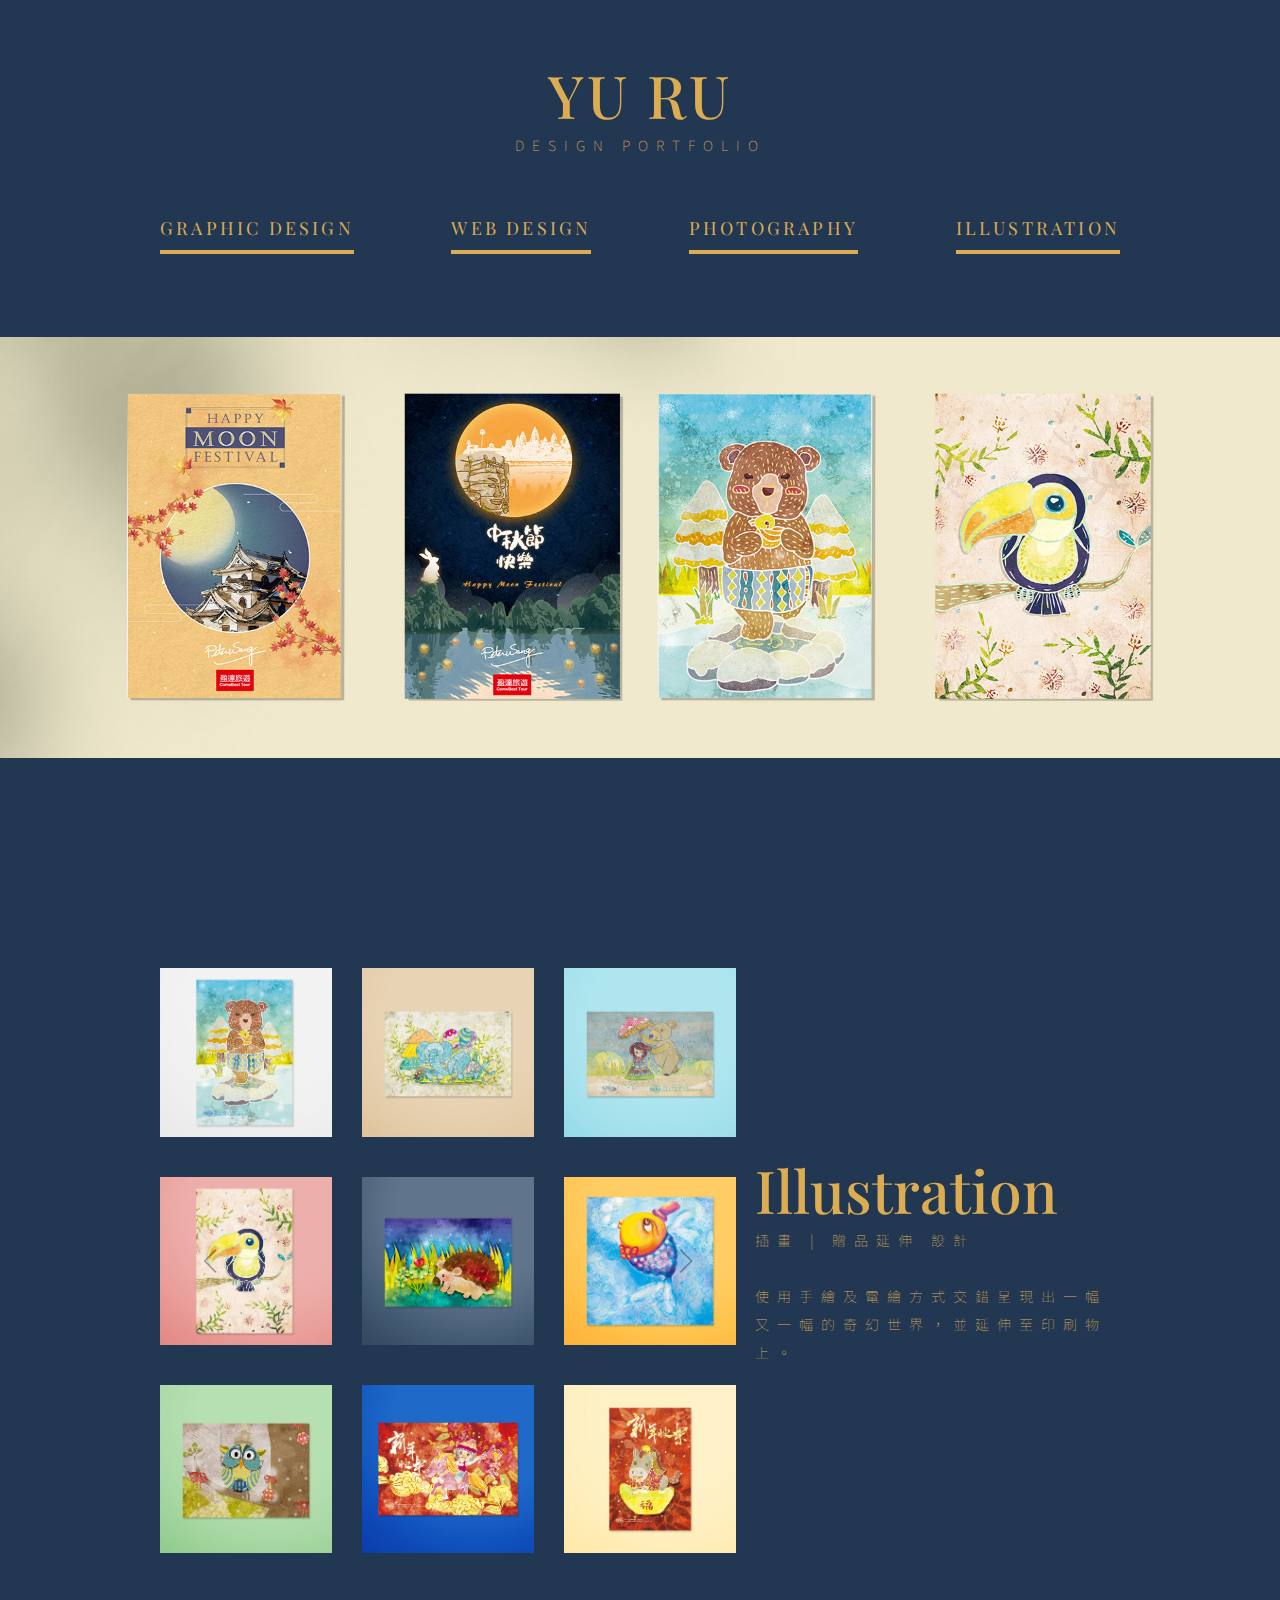
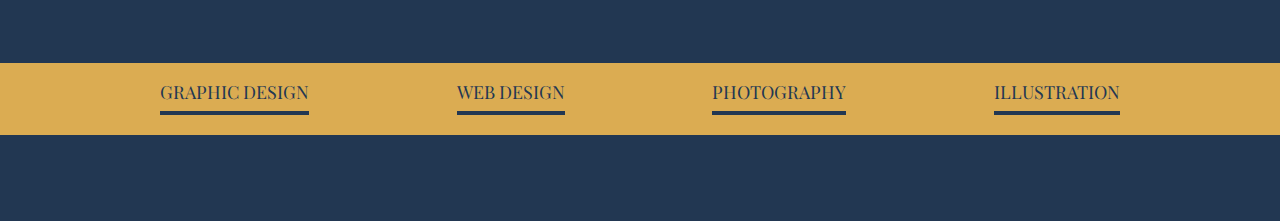
==== commit a79ebb82: "Add files via upload" ====
--- a/illustration.html
+++ b/illustration.html
@@ -40,7 +40,7 @@
                 <li><a href="illustration.html">ILLUSTRATION</a></li>
             </ul>
         <div class="bgpicLeaf">
-            <img src="../image/index/leaf.svg" alt="">
+            <img src="https://raw.githubusercontent.com/mogou24/design/main/image/index/leaf.svg" alt="">
         </div>
     </header>
 
@@ -116,7 +116,7 @@
             </div>
         </div>      
         <div class="bgpicLeafP">
-          <img src="../image/index/leaf3.svg" alt="">
+          <img src="https://raw.githubusercontent.com/mogou24/design/main/image/index/leaf3.svg" alt="">
       </div>
     </section>
 
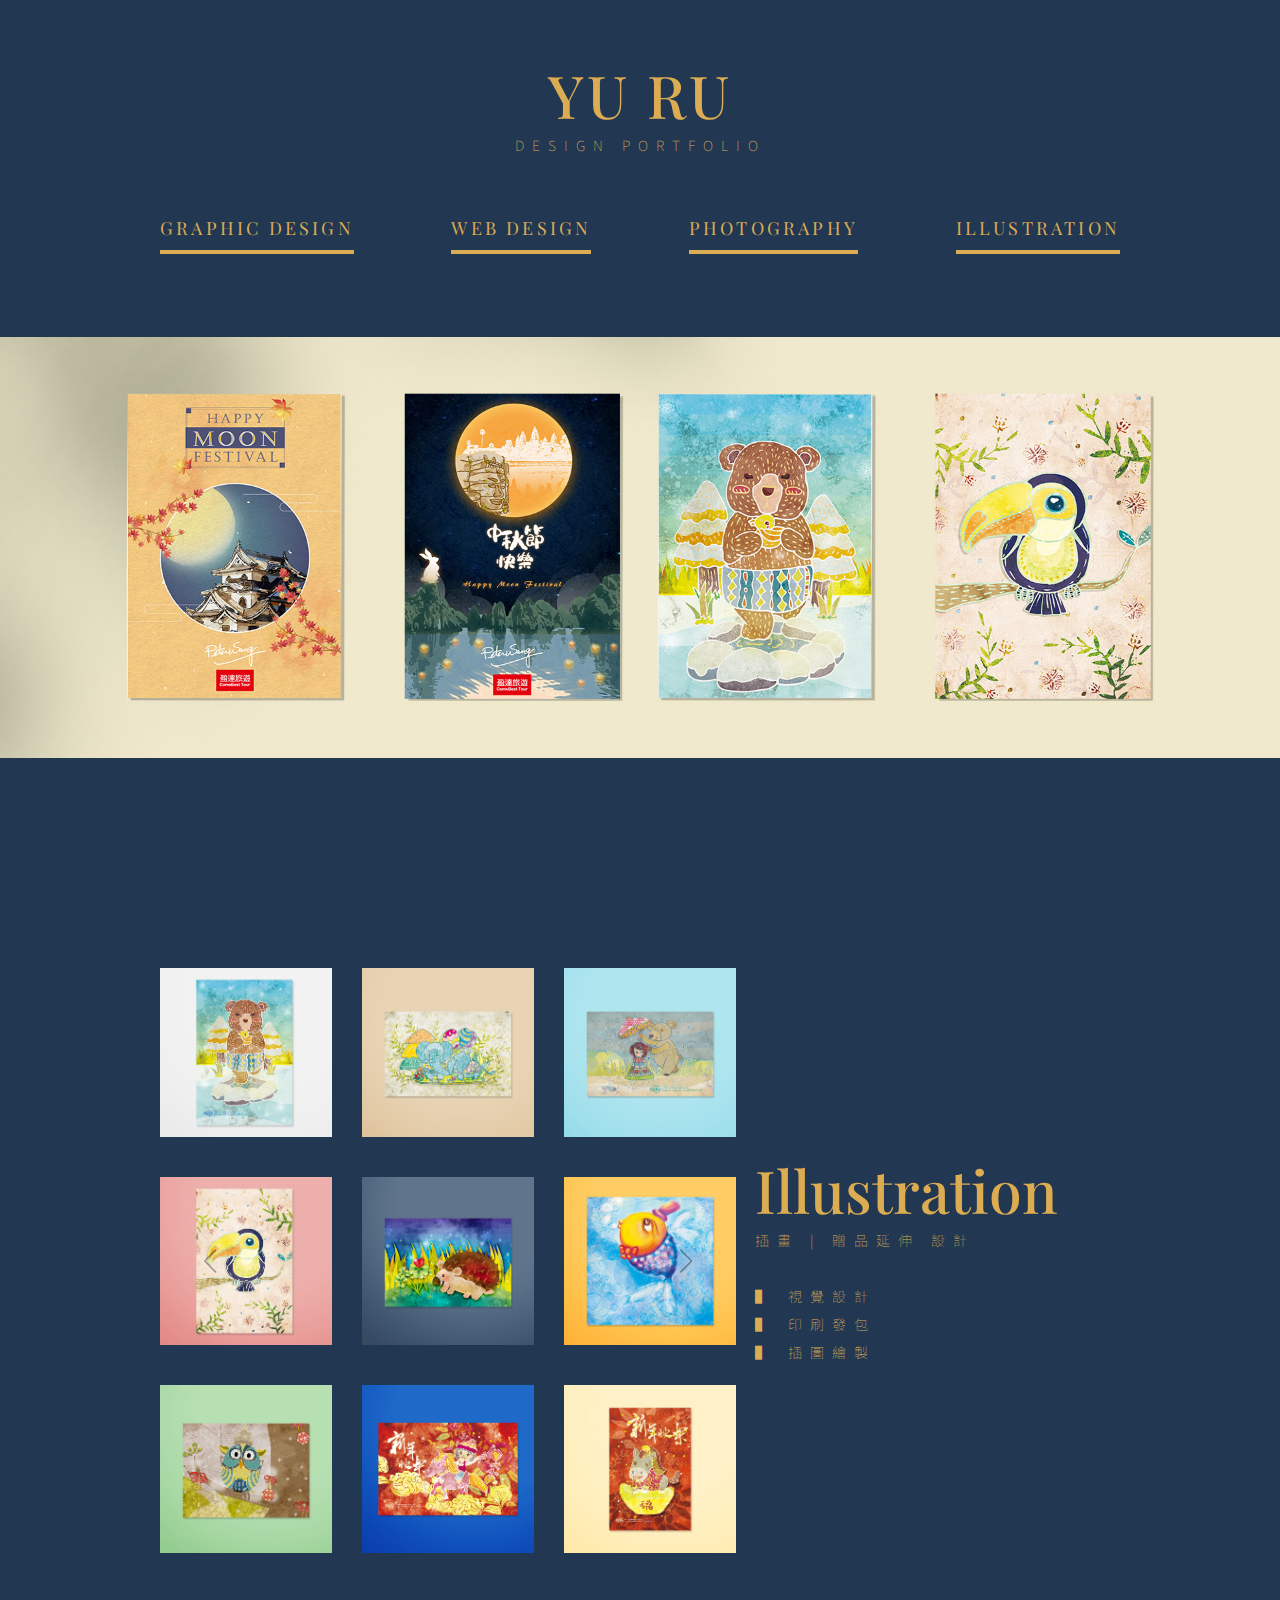
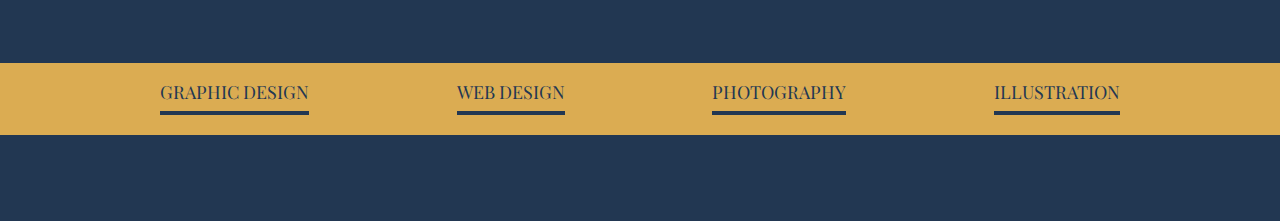
==== commit af9f4703: "Add files via upload" ====
--- a/illustration.html
+++ b/illustration.html
@@ -109,7 +109,9 @@
                 <h1 class=" fs-sss">Illustration</h1>
                 <p class="">
                     <span>插畫 | 贈品延伸 設計</span><br><br>
-                    <p>使用手繪及電繪方式交錯呈現出一幅又一幅的奇幻世界，並延伸至印刷物上。<br>
+                    <p> ▌ 視覺設計<br>
+                      ▌ 印刷發包<br>
+                      ▌ 插圖繪製<br>
                     </p>
                 </p>
             </div>
--- a/css/all.css
+++ b/css/all.css
@@ -167,14 +167,16 @@
   background-color: #223752;
   -webkit-box-sizing: border-box;
           box-sizing: border-box;
-  overflow-x: hidden;
-  height: 0px !important;
 }
 
 .container {
   max-width: 960px;
   margin: 0 auto;
   padding: 0 0;
+}
+
+element.style {
+  height: 3989px;
 }
 
 header {
@@ -246,6 +248,17 @@
   text-align: justify;
 }
 
+.pdb {
+  border-top: 1px solid #DBAC52;
+  padding-top: 20px;
+}
+
+.itext {
+  margin: 10px 0;
+  color: #DBAC52;
+  letter-spacing: 0.2rem;
+}
+
 .first {
   padding: 200px 0;
   position: relative;
@@ -646,16 +659,21 @@
 }
 
 @media screen and (max-width: 768px) {
+  body {
+    overflow: scroll !important;
+  }
   header .dropdown {
     position: relative;
     display: block;
+    z-index: 200;
+    margin: 20px 0;
   }
   header .dropdown .navmenu {
     display: block;
     width: 100%;
     background-color: #DBAC52;
     color: #223752;
-    padding: 10px 0;
+    padding: 20px 0;
     border-radius: 20px;
   }
   header .dropdown:hover .hovermenu {
@@ -812,9 +830,6 @@
     padding: 10px 0;
     border-radius: 20px;
   }
-  header .dropdown:hover .hovermenu {
-    display: block;
-  }
   header .dropdown .hovermenu {
     display: none;
     position: absolute;
